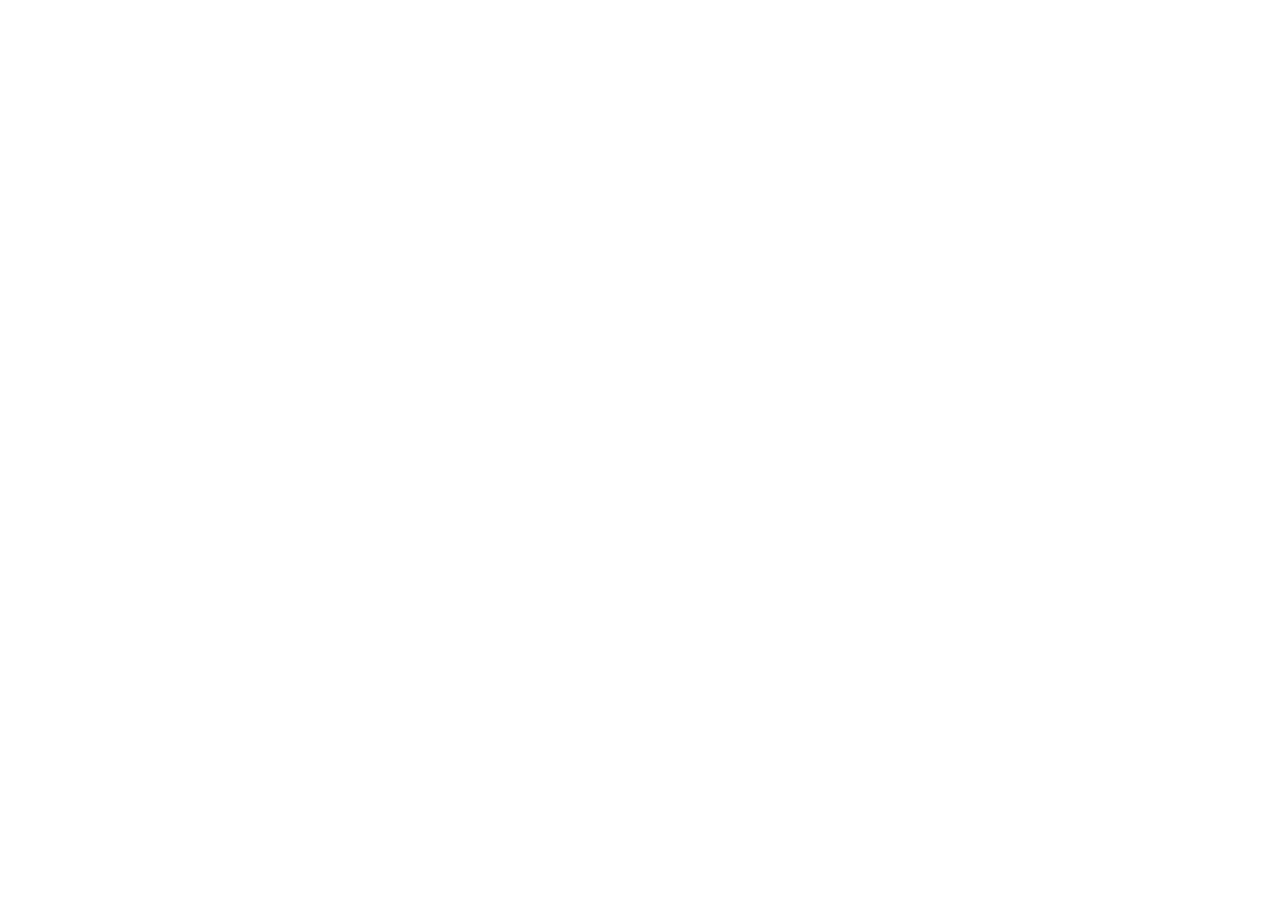
==== index.html @ 2a6b6fd4 "Init : création du dépôt, arborescence des fichiers et structure HTML de base" ====
<!DOCTYPE html>
<html lang="fr">

<head>
    <meta charset="UTF-8">
    <meta name="viewport" content="width=device-width, initial-scale=1.0">
    <title>AfriTalent - Acceuil</title>

    <!--Bootstrap 5 via CDN : feuille de style-->
    <link href="https://cdn.jsdelivr.net/npm/bootstrap@5.3.0/dist/css/bootstrap.min.css" rel="stylesheet">

    <!--Votre feuille de style personnelle-->
    <link rel="stylesheet" href="css/style.css">
</head>

<body>

    <!--Bootstrap 5 via CDN : script JavaScript-->
    <script src="https://cdn.jsdelivr.net/npm/bootstrap@5.3.0/dist/js/bootstrap.bundle.min.js"></script>

    <!--Votre script JavaScript-->
    <script src="js/main.js"></script>

</body>

</html>
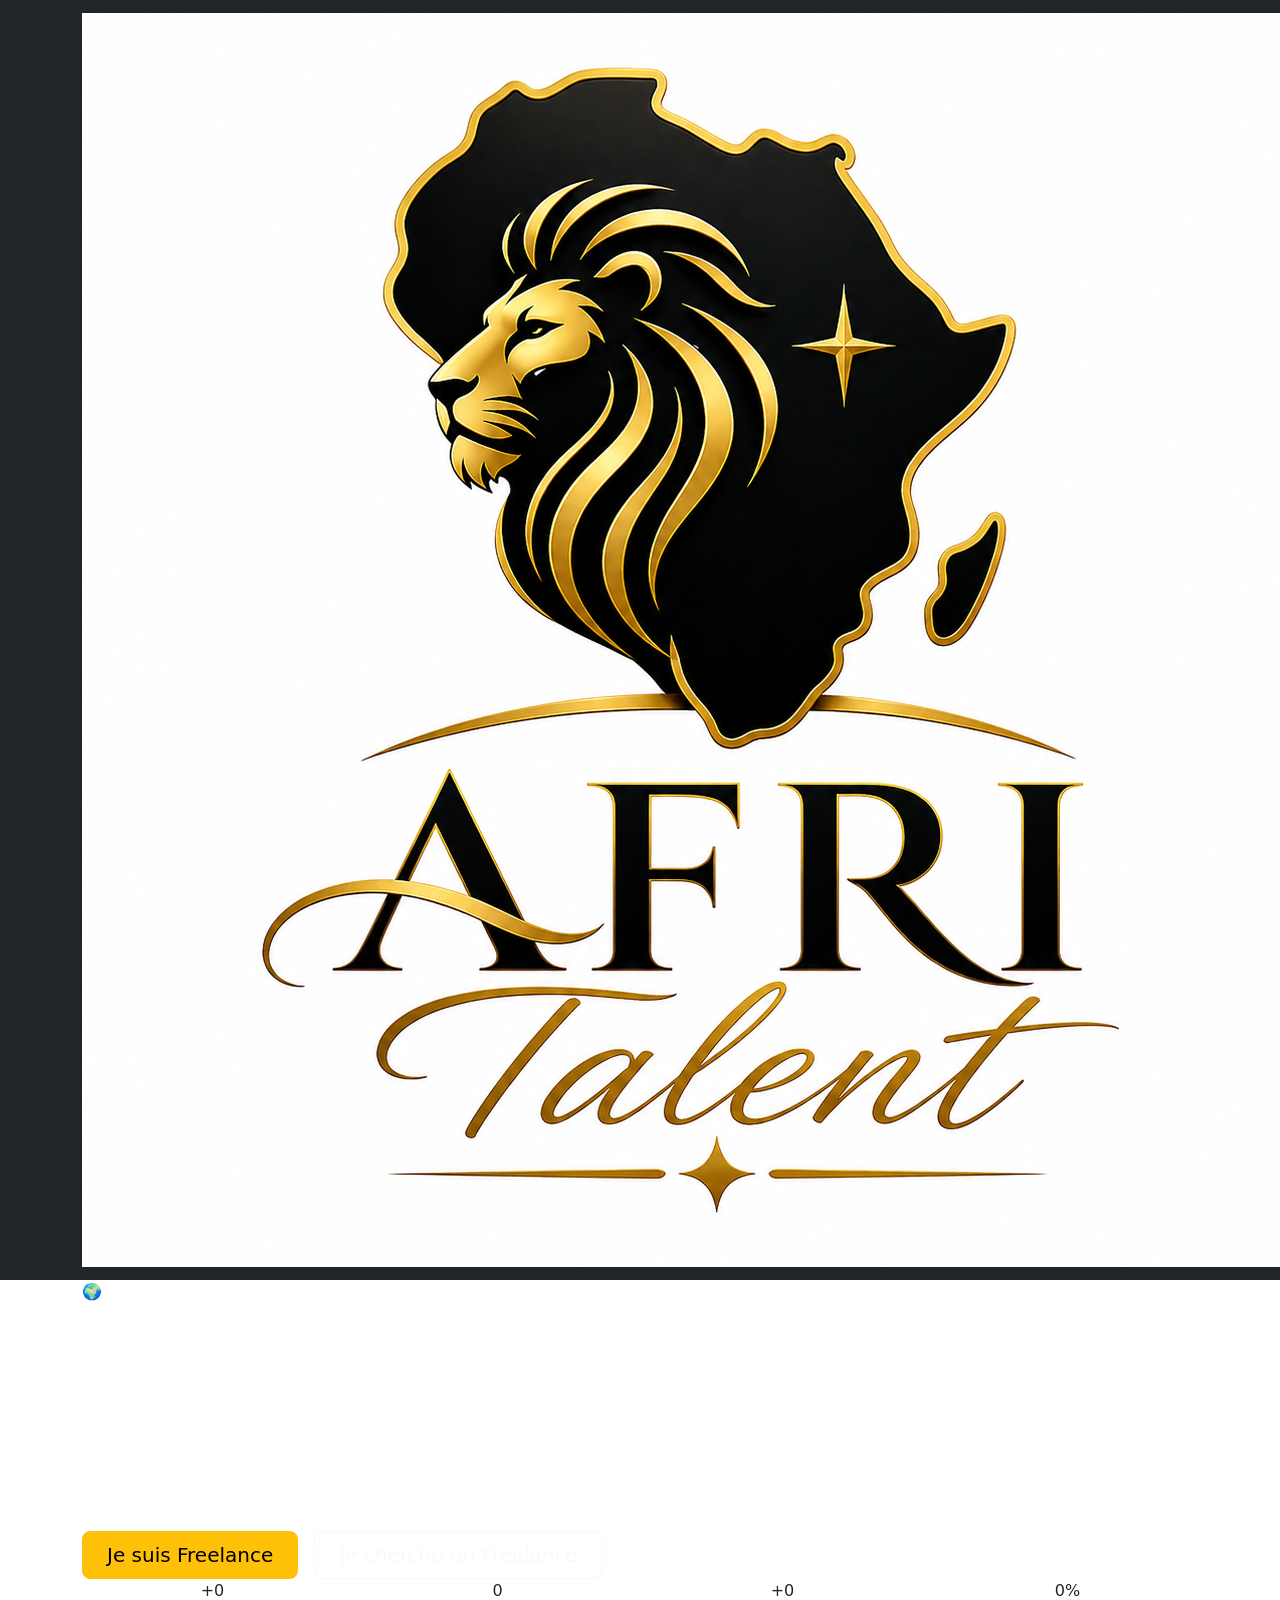
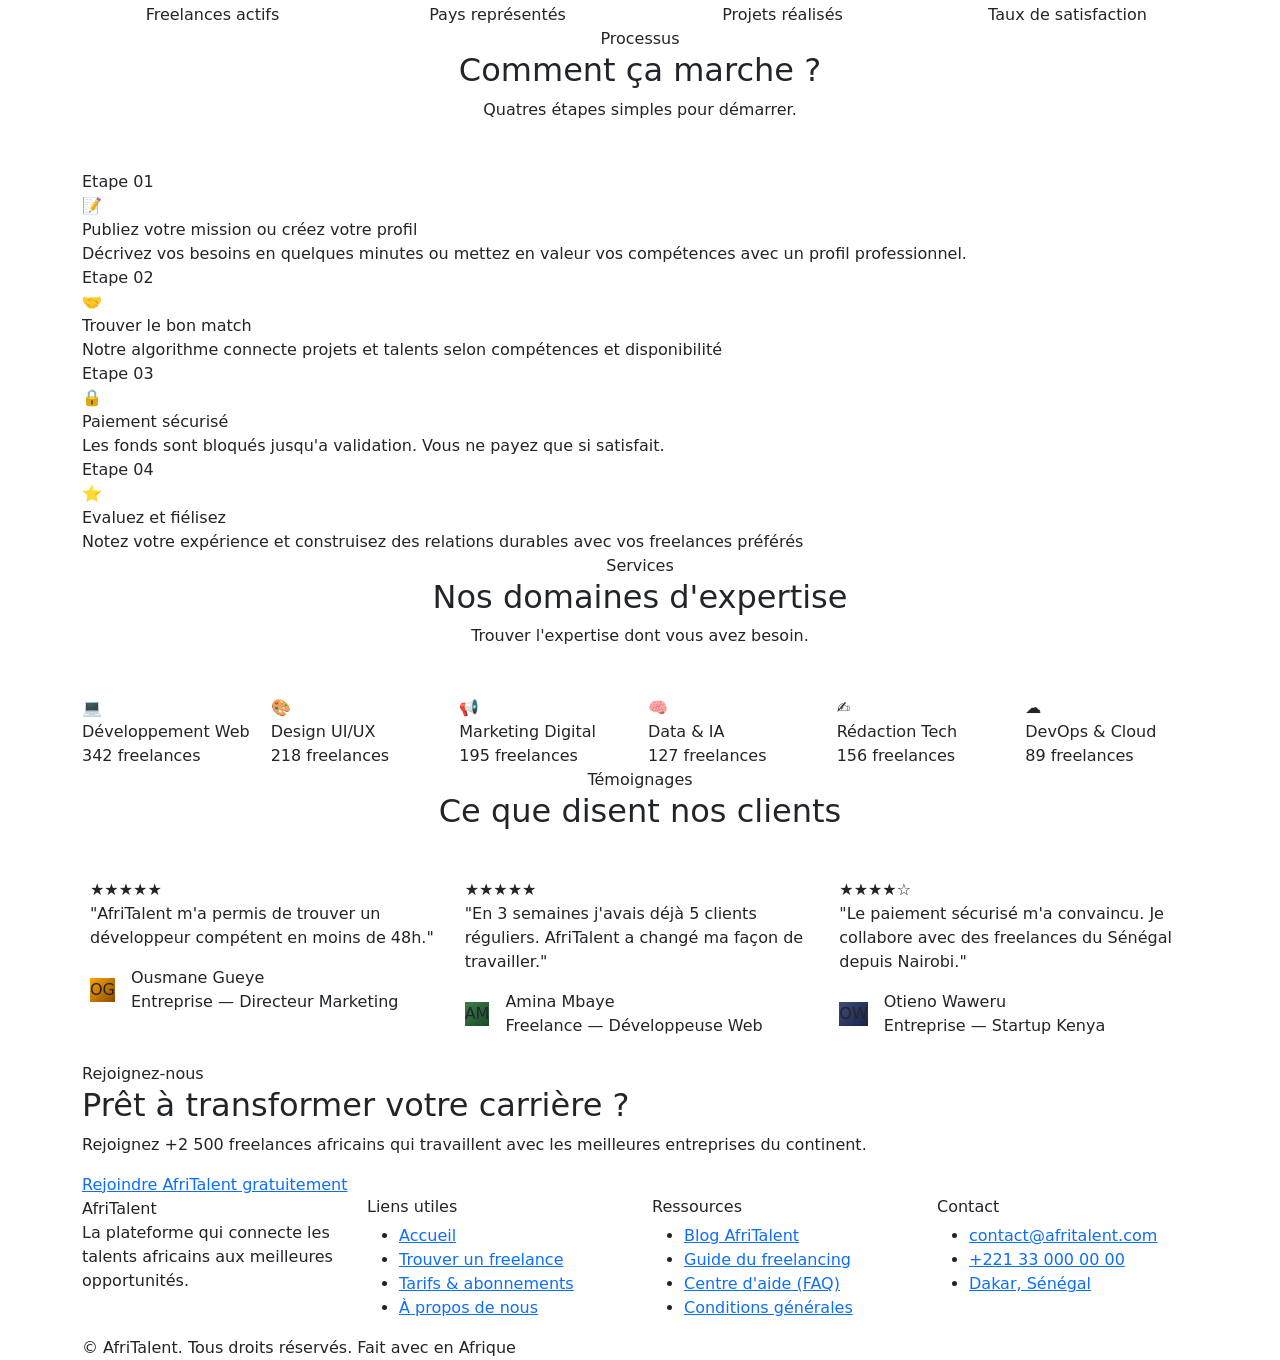
==== commit ca6b187b: "HTML : structure complète des 5 pages avec sections et contenu texte" ====
--- a/index.html
+++ b/index.html
@@ -23,4 +23,440 @@
 
 </body>
 
+<body>
+
+    <!-- === NAVBAR === -->
+    <header>
+        <nav class="navbar navbar-expand-lg navbar-dark bg-dark sticky-top" id="mainNAV">
+            <div class="container">
+                <a class="navbar-brand" href="index.html">
+                    <img src="images/IYVH6890.PNG" alt="Logo AfriTalent">
+                </a>
+                <button class="navbar-toggler" type="button" data-bs-toggle="collapse" data-bs-target="#navMenu"
+                    aria-controls="navMenu" aria-expanded="false" aria-label="Toggle navigation">
+                    <span class="navbar-toggler-icon"></span>
+                </button>
+                <div class="collapse navbar-collapse" id="navMenu">
+                    <ul class="navbar-nav ms-auto align-items-center">
+                        <li class="nav-item"><a class="nav-link" href="index.html">Acceuil</a></li>
+                        <li class="nav-item"><a class="nav-link" href="freelances.html">Freelances</a>
+                        <li class="nav-item"><a class="nav-link" href="tarifs.html">Tarifs</a></li>
+                        <li class="nav-item"><a class="nav-link" href="about.html">A propos</a></li>
+                        <li class="nav-item"><a class="nav-link" href="#">Blog</a>
+                        </li>
+                        <li class="nav-item"><a class="nav-link" href="contact.html">Contact</a></li>
+                        <li class="nav-item ms-3">
+                            <a href="#" class="btn btn-outline-warning">Rejoindre AfriTalent</a>
+                        </li>
+                    </ul>
+                </div>
+            </div>
+        </nav>
+    </header>
+
+    <main>
+
+        <!-- === HERO === -->
+        <section id="hero">
+            <div class="overlay"></div>
+            <div class="container">
+                <div class="row align-items-center g-5">
+                    <div class="col-lg-7 text-white">
+                        <span class="hero-label">🌍 #1 Plateforme Freelance Africaine </span>
+                        <h1>Trouvez le talent africain <span>qu'il vous faut</span></h1>
+                        <h2>La platforme qui connecte les freelances africains aux entreprises du monde entier.</h2>
+                        <div class="d-flex flex-wrap gap-3">
+                            <a href="freelances.html" class="btn btn-warning btn-lg px-4">Je suis Freelance</a>
+                            <a href="freelances.html" class="btn btn-outline-light btn-lg px-4">Je cherche un
+                                Freelance</a>
+                        </div>
+                    </div>
+                </div>
+            </div>
+        </section>
+
+        <!-- === STATISTIQUES === -->
+        <section id="statistiques">
+            <div class="container">
+                <div class="row text-center g-4">
+                    <div class="col-6 col-md-3">
+                        <div class="stat-number">+<span class="counter" data-target="2500">0</span></div>
+                        <div class="stat-label">Freelances actifs</div>
+                    </div>
+                    <div class="col-6 col-md-3">
+                        <div class="stat-number"><span class="counter" data-target="45">0</span></div>
+                        <div class="stat-label">Pays représentés</div>
+                    </div>
+                    <div class="col-6 col-md-3">
+                        <div class="stat-number">+<span class="counter" data-target="3800">0</span></div>
+                        <div class="stat-label">Projets réalisés</div>
+                    </div>
+                    <div class="col-6 col-md-3">
+                        <div class="stat-number"><span class="counter" data-target="98">0</span>%</div>
+                        <div class="stat-label">Taux de satisfaction</div>
+                    </div>
+                </div>
+            </div>
+        </section>
+
+        <!-- === COMMENT çA MARCHE === -->
+        <section id="how">
+            <div class="container">
+                <div class="text-center mb-5">
+                    <span class="section-label">Processus</span>
+                    <h2 class="secttion-title">Comment ça marche ?</h2>
+                    <p class="section-sub">Quatres étapes simples pour démarrer.</p>
+                </div>
+                <div class="bento-grid">
+                    <div class="bento-card accent large">
+                        <div class="bento-step">Etape 01</div>
+                        <div class="bento-icon">📝</div>
+                        <div class="bento-title">Publiez votre mission ou créez votre profil</div>
+                        <div class="bento-desc">Décrivez vos besoins en quelques minutes ou mettez en valeur vos
+                            compétences avec un profil professionnel.</div>
+                    </div>
+                    <div class="bento-card dark">
+                        <div class="bento-step">Etape 02</div>
+                        <div class="bento-icon">🤝</div>
+                        <div class="bento-title">Trouver le bon match</div>
+                        <div class="bento-desc">Notre algorithme connecte projets et talents selon compétences et
+                            disponibilité</div>
+                    </div>
+                    <div class="bento-lighgt">
+                        <div class="bento-step">Etape 03</div>
+                        <div class="bento-icon">🔒</div>
+                        <div class="bento-title">Paiement sécurisé</div>
+                        <div class="bento-desc">Les fonds sont bloqués jusqu'a validation. Vous ne payez que si
+                            satisfait.</div>
+                    </div>
+                    <div class="bento-card light large">
+                        <div class="bento-step">Etape 04</div>
+                        <div class="bento-icon">⭐</div>
+                        <div class="bento-title">Evaluez et fiélisez</div>
+                        <div class="bento-desc">Notez votre expérience et construisez des relations durables avec vos
+                            freelances préférés</div>
+                    </div>
+                </div>
+            </div>
+        </section>
+
+        <!-- === CATEGORIES === -->
+        <section id="services">
+            <div class="container">
+                <div class="text-center mb-5">
+                    <span class="section-label">Services</span>
+                    <h2 class="secttion-title">Nos domaines d'expertise</h2>
+                    <p class="section-sub">Trouver l'expertise dont vous avez besoin.</p>
+                </div>
+                <div class="row g-3">
+                    <div class="col-6 col-md-4 col-lg-2">
+                        <div class="cat-card">
+                            <div class="cat-icon">💻</div>
+                            <div class="cat-title">Développement Web</div>
+                            <div class="cat-count">342 freelances</div>
+                        </div>
+                    </div>
+                    <div class="col-6 col-md-4 col-lg-2">
+                        <div class="cat-card">
+                            <div class="cat-icon">🎨</div>
+                            <div class="cat-title">Design UI/UX</div>
+                            <div class="cat-count">218 freelances</div>
+                        </div>
+                    </div>
+                    <div class="col-6 col-md-4 col-lg-2">
+                        <div class="cat-card">
+                            <div class="cat-icon">📢</div>
+                            <div class="cat-title">Marketing Digital</div>
+                            <div class="cat-count">195 freelances</div>
+                        </div>
+                    </div>
+                    <div class="col-6 col-md-4 col-lg-2">
+                        <div class="cat-card">
+                            <div class="cat-icon">🧠</div>
+                            <div class="cat-title">Data & IA</div>
+                            <div class="cat-count">127 freelances</div>
+                        </div>
+                    </div>
+                    <div class="col-6 col-md-4 col-lg-2">
+                        <div class="cat-card">
+                            <div class="cat-icon">✍️</div>
+                            <div class="cat-title"> Rédaction Tech</div>
+                            <div class="cat-count">156 freelances</div>
+                        </div>
+                    </div>
+                    <div class="col-6 col-md-4 col-lg-2">
+                        <div class="cat-card">
+                            <div class="cat-icon">☁️</div>
+                            <div class="cat-title">DevOps & Cloud</div>
+                            <div class="cat-count">89 freelances</div>
+                        </div>
+                    </div>
+                </div>
+            </div>
+        </section>
+
+        <!-- === TEMOIGNAGES === -->
+        <section id="temoignages">
+            <div class="container">
+                <div class="text-center mb-5">
+                    <span class="section-label">Témoignages</span>
+                    <h2 class="section-title">Ce que disent nos clients</h2>
+                </div>
+                <div id="testiCarousel" class="carousel slide" data-bs ride="carousel">
+                    <div class="carousel-indicators">
+                        <button type="button" data-bs-target="#testiCarousel" data-bs slide-to="0"
+                            class="active"></button>
+                        <button type="button" data-bs-target="#testiCarousel" data-bs slide-to="1"></button>
+                        <button type="button" data-bs-target="#testiCarousel" data-bs slide-to="2"></button>
+                    </div>
+                    <div class="carousel-inner pb-4">
+                        <!-- Slide 1 -->
+                        <div class="carousel-item active">
+                            <div class="row g-4 px-2">
+                                <div class="col-md-4">
+                                    <div class="testi-card">
+                                        <div class="testi-stars">★★★★★</div>
+                                        <p class="testi-quote">"AfriTalent m'a permis
+                                            de trouver un développeur compétent en moins de 48h."</p>
+                                        <div class="d-flex align-items-center gap-3 mt-3">
+                                            <div class="testi-avatar"
+                                                style="background:linear-gradient(135deg,orange,#8B4A00);">OG</div>
+                                            <div>
+                                                <div class="testi-name">Ousmane
+                                                    Gueye</div>
+                                                <div class="testi-role">Entreprise —
+                                                    Directeur Marketing</div>
+                                            </div>
+                                        </div>
+                                    </div>
+                                </div>
+                                <div class="col-md-4">
+                                    <div class="testi-card">
+                                        <div class="testi-stars">★★★★★</div>
+                                        <p class="testi-quote">"En 3 semaines j'avais
+                                            déjà 5 clients réguliers. AfriTalent a changé ma façon de travailler."</p>
+                                        <div class="d-flex align-items-center gap-3 mt-3">
+                                            <div class="testi-avatar"
+                                                style="background:linear-gradient(135deg,#3D7D4A,#1A4A24);">AM</div>
+                                            <div>
+                                                <div class="testi-name">Amina
+                                                    Mbaye</div>
+                                                <div class="testi-role">Freelance —
+                                                    Développeuse Web</div>
+                                            </div>
+                                        </div>
+                                    </div>
+                                </div>
+                                <div class="col-md-4">
+                                    <div class="testi-card">
+                                        <div class="testi-stars">★★★★☆</div>
+                                        <p class="testi-quote">"Le paiement sécurisé
+                                            m'a convaincu. Je collabore avec des freelances du Sénégal depuis Nairobi."
+                                        </p>
+                                        <div class="d-flex align-items-center gap-3 mt-3">
+                                            <div class="testi-avatar"
+                                                style="background:linear-gradient(135deg,#3D4A7D,#1A2447);">OW</div>
+                                            <div>
+                                                <div class="testi-name">Otieno
+                                                    Waweru</div>
+                                                <div class="testi-role">Entreprise —
+                                                    Startup Kenya</div>
+                                            </div>
+                                        </div>
+                                    </div>
+                                </div>
+                            </div>
+                        </div>
+                        <!-- Slide 2 -->
+                        <div class="carousel-item">
+                            <div class="row g-4 px-2">
+                                <div class="col-md-4">
+                                    <div class="testi-card">
+                                        <div class="testi-stars">★★★★★</div>
+                                        <p class="testi-quote">"Mes revenus ont triplé
+                                            en 6 mois. J'ai pu quitter mon emploi salarié grâce à AfriTalent."</p>
+                                        <div class="d-flex align-items-center gap-3 mt-3">
+                                            <div class="testi-avatar"
+                                                style="background:linear-gradient(135deg,#D44343,#8B1A1A);">FD</div>
+                                            <div>
+                                                <div class="testi-name">Fatou
+                                                    Diallo</div>
+                                                <div class="testi-role">Freelance —
+                                                    Data Analyst</div>
+                                            </div>
+                                        </div>
+                                    </div>
+                                </div>
+                                <div class="col-md-4">
+                                    <div class="testi-card">
+                                        <div class="testi-stars">★★★★★</div>
+                                        <p class="testi-quote">"La plateforme est
+                                            intuitive, le support réactif. Nos projets sont toujours livrés dans les
+                                            délais."
+                                        </p>
+                                        <div class="d-flex align-items-center gap-3 mt-3">
+                                            <div class="testi-avatar"
+                                                style="background:linear-gradient(135deg,#43B8D4,#1A6B8B);">MC</div>
+                                            <div>
+                                                <div class="testi-name">Mohamed
+                                                    Camara</div>
+                                                <div class="testi-role">Entreprise —
+                                                    Mali Invest</div>
+                                            </div>
+                                        </div>
+                                    </div>
+                                </div>
+                                <div class="col-md-4">
+                                    <div class="testi-card">
+                                        <div class="testi-stars">★★★★★</div>
+                                        <p class="testi-quote">"AfriTalent est la
+                                            preuve que l'Afrique déborde de talents. Fier d'y contribuer chaque jour."
+                                        </p>
+                                        <div class="d-flex align-items-center gap-3 mt-3">
+                                            <div class="testi-avatar"
+                                                style="background:linear-gradient(135deg,#A843D4,#5A1A8B);">ZA</div>
+                                            <div>
+                                                <div class="testi-name">Zanele
+                                                    Afolabi</div>
+                                                <div class="testi-role">Freelance — UX
+                                                    Designer</div>
+                                            </div>
+                                        </div>
+                                    </div>
+                                </div>
+                            </div>
+                        </div>
+                        <!-- Slide 3 -->
+                        <div class="carousel-item">
+                            <div class="row g-4 px-2">
+                                <div class="col-md-4">
+                                    <div class="testi-card">
+                                        <div class="testi-stars">★★★★★</div>
+                                        <p class="testi-quote">"Nous avons trouvé un
+                                            expert DevOps en 24h pour un projet critique. Qualité au rendez-vous."</p>
+                                        <div class="d-flex align-items-center gap-3 mt-3">
+                                            <div class="testi-avatar"
+                                                style="background:linear-gradient(135deg,#D48743,#8B4A1A);">IA</div>
+                                            <div>
+                                                <div class="testi-name">Ibrahima
+                                                    Amadou</div>
+                                                <div class="testi-role">Entreprise —
+                                                    CTO FinTechCI</div>
+                                            </div>
+                                        </div>
+                                    </div>
+                                </div>
+                                <div class="col-md-4">
+                                    <div class="testi-card">
+                                        <div class="testi-stars">★★★★☆</div>
+                                        <p class="testi-quote">"Excellente expérience.
+                                            Les profils sont bien vérifiés. Très bonne initiative panafricaine."</p>
+                                        <div class="d-flex align-items-center gap-3 mt-3">
+                                            <div class="testi-avatar"
+                                                style="background:linear-gradient(135deg,#43D4A8,#1A8B62);">EN</div>
+                                            <div>
+                                                <div class="testi-name">Eunice
+                                                    Nakato</div>
+                                                Rédactrice Tech
+                                            </div>
+                                            <div class="testi-role">Freelance —
+                                            </div>
+                                        </div>
+                                    </div>
+                                </div>
+                                <div class="col-md-4">
+                                    <div class="testi-card">
+                                        <div class="testi-stars">★★★★★</div>
+                                        <p class="testi-quote">"J'ai rejoint
+                                            AfriTalent il y a 1 an. Aujourd'hui j'ai une équipe virtuelle et des projets
+                                            passionnants."</p>
+                                        <div class="d-flex align-items-center gap-3 mt-3">
+                                            <div class="testi-avatar"
+                                                style="background:linear-gradient(135deg,#D4C443,#8B7A1A);">DB</div>
+                                            <div>
+                                                <div class="testi-name">Diallo
+                                                    Boubacar</div>
+                                                Growth Hacker
+                                            </div>
+                                            <div class="testi-role">Freelance —
+                                            </div>
+                                        </div>
+                                    </div>
+                                </div>
+                            </div>
+                        </div>
+                    </div>
+                </div>
+            </div>
+        </section>
+
+        <!-- === CTA === -->
+        <section id="cta">
+            <div class="container">
+                <span class="section-label">Rejoignez-nous</span>
+                <h2>Prêt à transformer votre <span>carrière ?</span></h2>
+                <p>Rejoignez +2 500 freelances africains qui travaillent avec les
+                    meilleures entreprises du continent.</p>
+                <a href="#" class="btn-cta">Rejoindre AfriTalent gratuitement</a>
+            </div>
+        </section>
+    </main>
+    <!-- === FOOTER === -->
+    <footer>
+        <div class="container">
+            <div class="row g-4">
+                <!-- Col 1 -->
+                <div class="col-lg-3 col-md-6">
+                    <div class="footer-brand">Afri<span>Talent</span></div>
+                    <p class="footer-desc">La plateforme qui connecte les talents
+                        africains aux meilleures opportunités.</p>
+                    <div class="mt-3 d-flex gap-2">
+                        <a href="#" class="social-icon"><i class="fab fa-facebook-f">
+                            </i></a>
+                        <a href="#" class="social-icon"><i class="fab fa-twitter"></i>
+                        </a>
+                        <a href="#" class="social-icon"><i class="fab fa-instagram">
+                            </i></a>
+                        <a href="#" class="social-icon"><i class="fab fa-linkedin-in">
+                            </i></a>
+                    </div>
+                </div>
+                <!-- Col 2 -->
+                <div class="col-lg-3 col-md-6">
+                    <h6 class="footer-title">Liens utiles</h6>
+                    <ul class="footer-links">
+                        <li><a href="index.html">Accueil</a></li>
+                        <li><a href="freelance.html">Trouver un freelance</a></li>
+                        <li><a href="tarifs.html">Tarifs & abonnements</a></li>
+                        <li><a href="about.html">À propos de nous</a></li>
+                    </ul>
+                </div>
+                <!-- Col 3 -->
+                <div class="col-lg-3 col-md-6">
+                    <h6 class="footer-title">Ressources</h6>
+                    <ul class="footer-links">
+                        <li><a href="#">Blog AfriTalent</a></li>
+                        <li><a href="#">Guide du freelancing</a></li>
+                        <li><a href="#">Centre d'aide (FAQ)</a></li>
+                        <li><a href="#">Conditions générales</a></li>
+                    </ul>
+                </div>
+                <!-- Col 4 -->
+                <div class="col-lg-3 col-md-6">
+                    <h6 class="footer-title">Contact</h6>
+                    <ul class="footer-links">
+                        <li><a href="#"> contact@afritalent.com</a></li>
+                        <li><a href="#"> +221 33 000 00 00</a></li>
+                        <li><a href="#"> Dakar, Sénégal</a></li>
+                    </ul>
+                </div>
+            </div>
+            <div class="footer-bottom">
+                <span>© <span id="year"></span> AfriTalent. Tous droits réservés.
+                </span>
+                <span>Fait avec en Afrique</span>
+            </div>
+        </div>
+    </footer>
+
 </html>
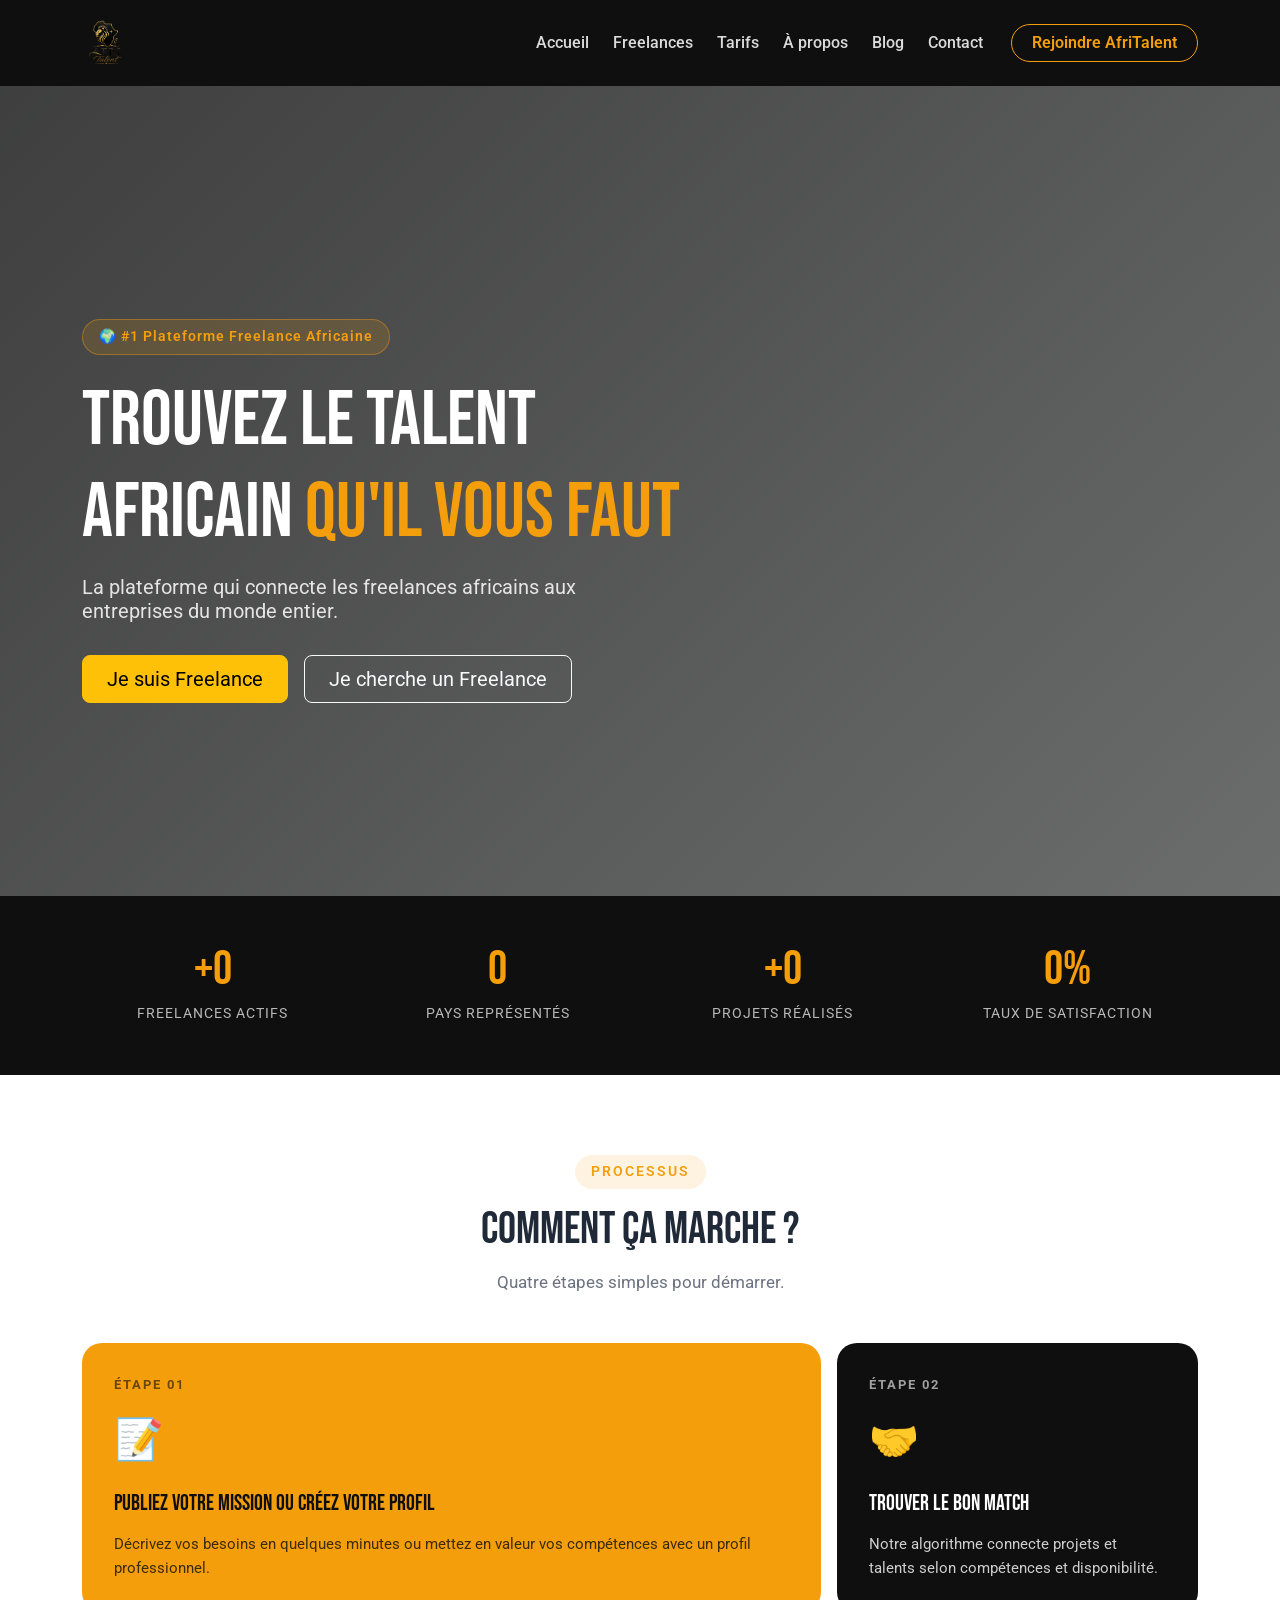
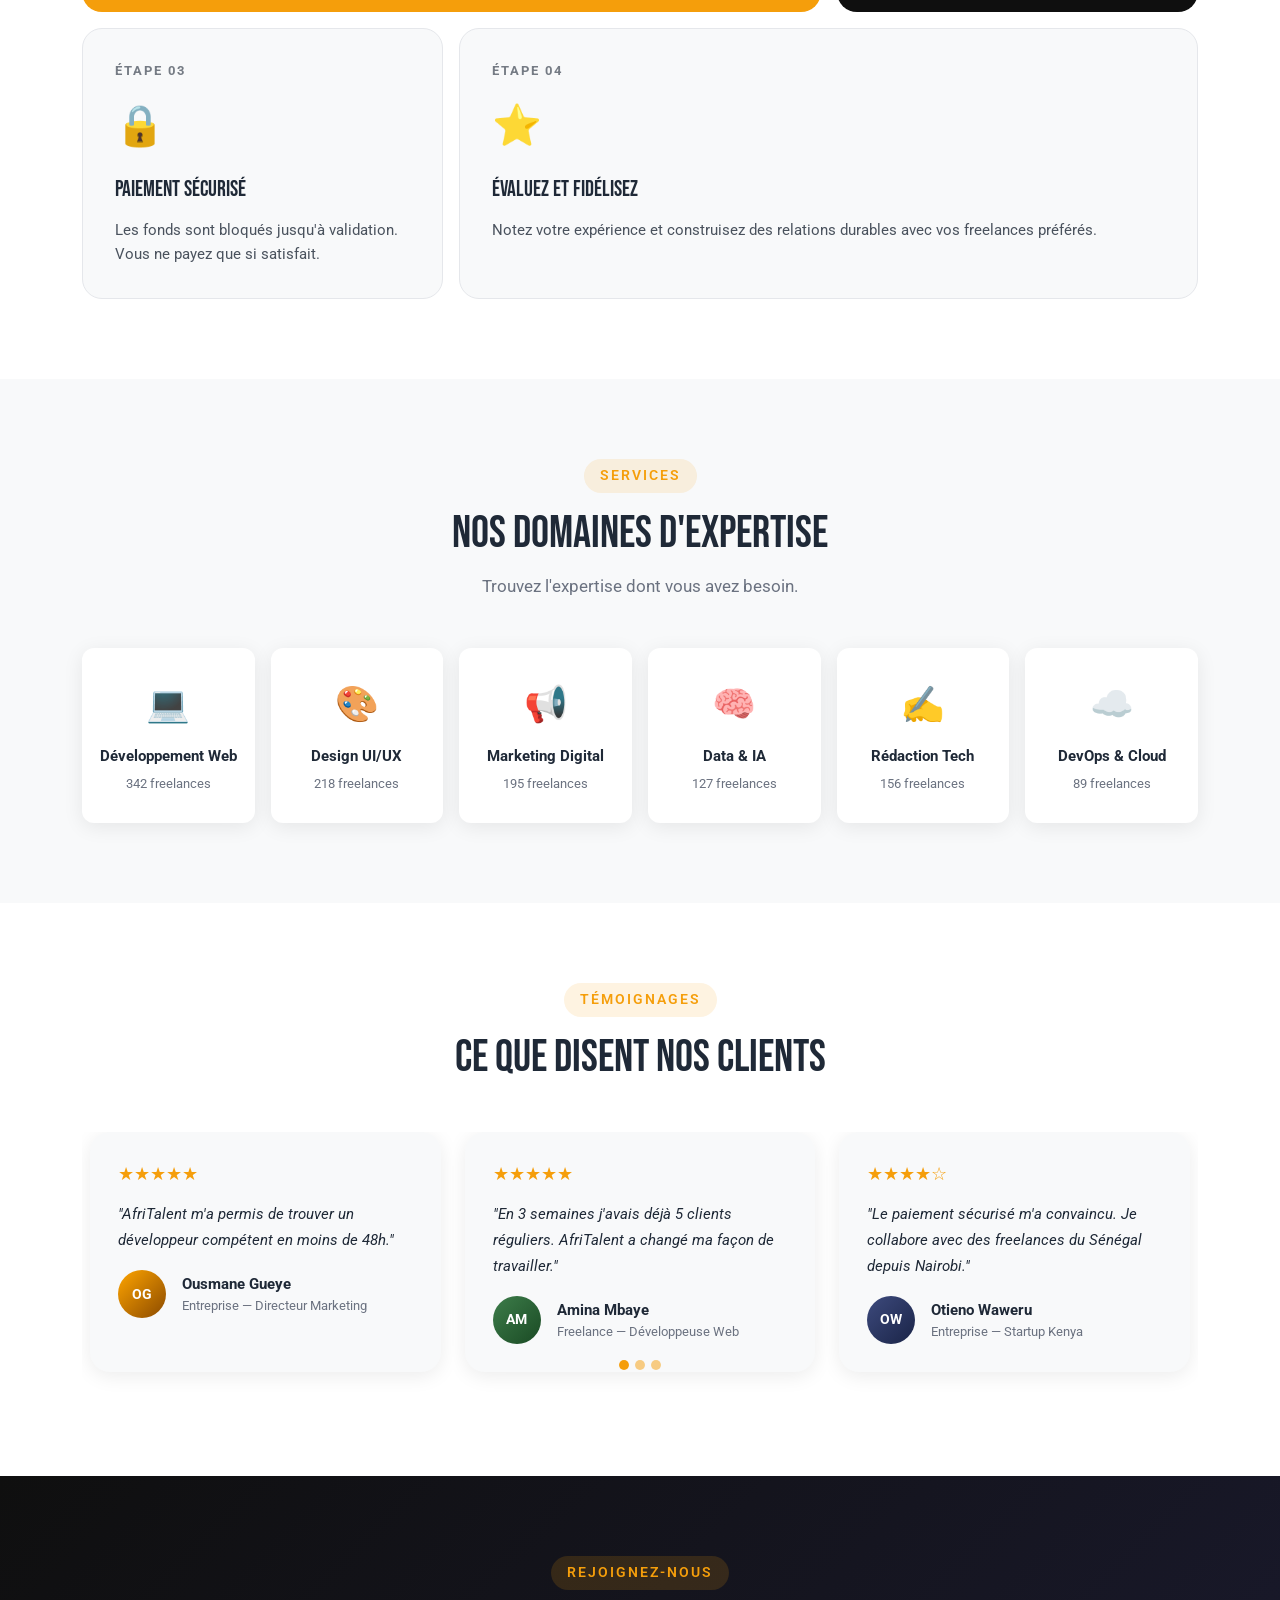
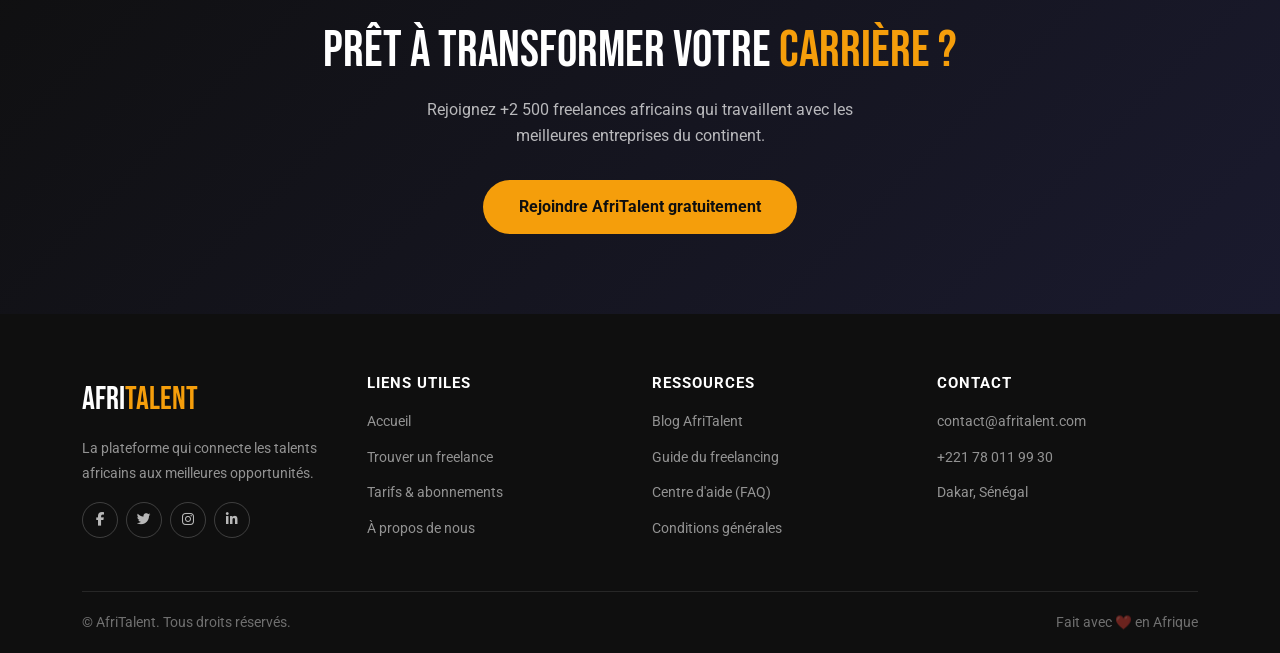
==== commit 096ecb54: "CSS : Bento Grid, sections hero et catégories, effets hover" ====
--- a/index.html
+++ b/index.html
@@ -4,24 +4,22 @@
 <head>
     <meta charset="UTF-8">
     <meta name="viewport" content="width=device-width, initial-scale=1.0">
-    <title>AfriTalent - Acceuil</title>
-
-    <!--Bootstrap 5 via CDN : feuille de style-->
+    <!-- CORRECTION : "Acceuil" → "Accueil" -->
+    <title>AfriTalent - Accueil</title>
+
+    <!-- Bootstrap 5 via CDN : feuille de style -->
     <link href="https://cdn.jsdelivr.net/npm/bootstrap@5.3.0/dist/css/bootstrap.min.css" rel="stylesheet">
 
-    <!--Votre feuille de style personnelle-->
+    <!-- Font Awesome -->
+    <link rel="stylesheet" href="https://cdnjs.cloudflare.com/ajax/libs/font-awesome/6.5.0/css/all.min.css">
+
+    <!-- Google Fonts -->
+    <link href="https://fonts.googleapis.com/css2?family=Bebas+Neue&family=IBM+Plex+Sans+JP&family=Roboto:ital,wght@0,100..900;1,100..900&display=swap" rel="stylesheet">
+
+    <!-- Feuille de style personnelle -->
     <link rel="stylesheet" href="css/style.css">
 </head>
 
-<body>
-
-    <!--Bootstrap 5 via CDN : script JavaScript-->
-    <script src="https://cdn.jsdelivr.net/npm/bootstrap@5.3.0/dist/js/bootstrap.bundle.min.js"></script>
-
-    <!--Votre script JavaScript-->
-    <script src="js/main.js"></script>
-
-</body>
 
 <body>
 
@@ -30,7 +28,7 @@
         <nav class="navbar navbar-expand-lg navbar-dark bg-dark sticky-top" id="mainNAV">
             <div class="container">
                 <a class="navbar-brand" href="index.html">
-                    <img src="images/IYVH6890.PNG" alt="Logo AfriTalent">
+                    <img src="images/IYVH6890-removebg-preview.png" alt="Logo AfriTalent" width="200" height="auto">
                 </a>
                 <button class="navbar-toggler" type="button" data-bs-toggle="collapse" data-bs-target="#navMenu"
                     aria-controls="navMenu" aria-expanded="false" aria-label="Toggle navigation">
@@ -38,12 +36,11 @@
                 </button>
                 <div class="collapse navbar-collapse" id="navMenu">
                     <ul class="navbar-nav ms-auto align-items-center">
-                        <li class="nav-item"><a class="nav-link" href="index.html">Acceuil</a></li>
-                        <li class="nav-item"><a class="nav-link" href="freelances.html">Freelances</a>
+                        <li class="nav-item"><a class="nav-link" href="index.html">Accueil</a></li>
+                        <li class="nav-item"><a class="nav-link" href="freelances.html">Freelances</a></li>
                         <li class="nav-item"><a class="nav-link" href="tarifs.html">Tarifs</a></li>
-                        <li class="nav-item"><a class="nav-link" href="about.html">A propos</a></li>
-                        <li class="nav-item"><a class="nav-link" href="#">Blog</a>
-                        </li>
+                        <li class="nav-item"><a class="nav-link" href="about.html">À propos</a></li>
+                        <li class="nav-item"><a class="nav-link" href="#">Blog</a></li>
                         <li class="nav-item"><a class="nav-link" href="contact.html">Contact</a></li>
                         <li class="nav-item ms-3">
                             <a href="#" class="btn btn-outline-warning">Rejoindre AfriTalent</a>
@@ -62,13 +59,12 @@
             <div class="container">
                 <div class="row align-items-center g-5">
                     <div class="col-lg-7 text-white">
-                        <span class="hero-label">🌍 #1 Plateforme Freelance Africaine </span>
+                        <span class="hero-label">🌍 #1 Plateforme Freelance Africaine</span>
                         <h1>Trouvez le talent africain <span>qu'il vous faut</span></h1>
-                        <h2>La platforme qui connecte les freelances africains aux entreprises du monde entier.</h2>
+                        <h2>La plateforme qui connecte les freelances africains aux entreprises du monde entier.</h2>
                         <div class="d-flex flex-wrap gap-3">
                             <a href="freelances.html" class="btn btn-warning btn-lg px-4">Je suis Freelance</a>
-                            <a href="freelances.html" class="btn btn-outline-light btn-lg px-4">Je cherche un
-                                Freelance</a>
+                            <a href="freelances.html" class="btn btn-outline-light btn-lg px-4">Je cherche un Freelance</a>
                         </div>
                     </div>
                 </div>
@@ -99,42 +95,43 @@
             </div>
         </section>
 
-        <!-- === COMMENT çA MARCHE === -->
+        <!-- === COMMENT ÇA MARCHE === -->
         <section id="how">
             <div class="container">
                 <div class="text-center mb-5">
                     <span class="section-label">Processus</span>
-                    <h2 class="secttion-title">Comment ça marche ?</h2>
-                    <p class="section-sub">Quatres étapes simples pour démarrer.</p>
+                    <!-- CORRECTION : "secttion-title" → "section-title" -->
+                    <h2 class="section-title">Comment ça marche ?</h2>
+                    <p class="section-sub">Quatre étapes simples pour démarrer.</p>
                 </div>
                 <div class="bento-grid">
                     <div class="bento-card accent large">
-                        <div class="bento-step">Etape 01</div>
+                        <div class="bento-step">Étape 01</div>
                         <div class="bento-icon">📝</div>
                         <div class="bento-title">Publiez votre mission ou créez votre profil</div>
                         <div class="bento-desc">Décrivez vos besoins en quelques minutes ou mettez en valeur vos
                             compétences avec un profil professionnel.</div>
                     </div>
                     <div class="bento-card dark">
-                        <div class="bento-step">Etape 02</div>
+                        <div class="bento-step">Étape 02</div>
                         <div class="bento-icon">🤝</div>
                         <div class="bento-title">Trouver le bon match</div>
                         <div class="bento-desc">Notre algorithme connecte projets et talents selon compétences et
-                            disponibilité</div>
-                    </div>
-                    <div class="bento-lighgt">
-                        <div class="bento-step">Etape 03</div>
+                            disponibilité.</div>
+                    </div>
+                    <div class="bento-card light">
+                        <div class="bento-step">Étape 03</div>
                         <div class="bento-icon">🔒</div>
                         <div class="bento-title">Paiement sécurisé</div>
-                        <div class="bento-desc">Les fonds sont bloqués jusqu'a validation. Vous ne payez que si
+                        <div class="bento-desc">Les fonds sont bloqués jusqu'à validation. Vous ne payez que si
                             satisfait.</div>
                     </div>
                     <div class="bento-card light large">
-                        <div class="bento-step">Etape 04</div>
+                        <div class="bento-step">Étape 04</div>
                         <div class="bento-icon">⭐</div>
-                        <div class="bento-title">Evaluez et fiélisez</div>
+                        <div class="bento-title">Évaluez et fidélisez</div>
                         <div class="bento-desc">Notez votre expérience et construisez des relations durables avec vos
-                            freelances préférés</div>
+                            freelances préférés.</div>
                     </div>
                 </div>
             </div>
@@ -145,8 +142,8 @@
             <div class="container">
                 <div class="text-center mb-5">
                     <span class="section-label">Services</span>
-                    <h2 class="secttion-title">Nos domaines d'expertise</h2>
-                    <p class="section-sub">Trouver l'expertise dont vous avez besoin.</p>
+                    <h2 class="section-title">Nos domaines d'expertise</h2>
+                    <p class="section-sub">Trouvez l'expertise dont vous avez besoin.</p>
                 </div>
                 <div class="row g-3">
                     <div class="col-6 col-md-4 col-lg-2">
@@ -180,7 +177,7 @@
                     <div class="col-6 col-md-4 col-lg-2">
                         <div class="cat-card">
                             <div class="cat-icon">✍️</div>
-                            <div class="cat-title"> Rédaction Tech</div>
+                            <div class="cat-title">Rédaction Tech</div>
                             <div class="cat-count">156 freelances</div>
                         </div>
                     </div>
@@ -202,47 +199,44 @@
                     <span class="section-label">Témoignages</span>
                     <h2 class="section-title">Ce que disent nos clients</h2>
                 </div>
-                <div id="testiCarousel" class="carousel slide" data-bs ride="carousel">
+                <div id="testiCarousel" class="carousel slide" data-bs-ride="carousel">
                     <div class="carousel-indicators">
-                        <button type="button" data-bs-target="#testiCarousel" data-bs slide-to="0"
-                            class="active"></button>
-                        <button type="button" data-bs-target="#testiCarousel" data-bs slide-to="1"></button>
-                        <button type="button" data-bs-target="#testiCarousel" data-bs slide-to="2"></button>
+                        <button type="button" data-bs-target="#testiCarousel" data-bs-slide-to="0"
+                            class="active" aria-current="true" aria-label="Slide 1"></button>
+                        <button type="button" data-bs-target="#testiCarousel" data-bs-slide-to="1"
+                            aria-label="Slide 2"></button>
+                        <button type="button" data-bs-target="#testiCarousel" data-bs-slide-to="2"
+                            aria-label="Slide 3"></button>
                     </div>
                     <div class="carousel-inner pb-4">
+
                         <!-- Slide 1 -->
                         <div class="carousel-item active">
                             <div class="row g-4 px-2">
                                 <div class="col-md-4">
                                     <div class="testi-card">
                                         <div class="testi-stars">★★★★★</div>
-                                        <p class="testi-quote">"AfriTalent m'a permis
-                                            de trouver un développeur compétent en moins de 48h."</p>
+                                        <p class="testi-quote">"AfriTalent m'a permis de trouver un développeur compétent en moins de 48h."</p>
                                         <div class="d-flex align-items-center gap-3 mt-3">
                                             <div class="testi-avatar"
                                                 style="background:linear-gradient(135deg,orange,#8B4A00);">OG</div>
                                             <div>
-                                                <div class="testi-name">Ousmane
-                                                    Gueye</div>
-                                                <div class="testi-role">Entreprise —
-                                                    Directeur Marketing</div>
-                                            </div>
-                                        </div>
-                                    </div>
-                                </div>
-                                <div class="col-md-4">
-                                    <div class="testi-card">
-                                        <div class="testi-stars">★★★★★</div>
-                                        <p class="testi-quote">"En 3 semaines j'avais
-                                            déjà 5 clients réguliers. AfriTalent a changé ma façon de travailler."</p>
+                                                <div class="testi-name">Ousmane Gueye</div>
+                                                <div class="testi-role">Entreprise — Directeur Marketing</div>
+                                            </div>
+                                        </div>
+                                    </div>
+                                </div>
+                                <div class="col-md-4">
+                                    <div class="testi-card">
+                                        <div class="testi-stars">★★★★★</div>
+                                        <p class="testi-quote">"En 3 semaines j'avais déjà 5 clients réguliers. AfriTalent a changé ma façon de travailler."</p>
                                         <div class="d-flex align-items-center gap-3 mt-3">
                                             <div class="testi-avatar"
                                                 style="background:linear-gradient(135deg,#3D7D4A,#1A4A24);">AM</div>
                                             <div>
-                                                <div class="testi-name">Amina
-                                                    Mbaye</div>
-                                                <div class="testi-role">Freelance —
-                                                    Développeuse Web</div>
+                                                <div class="testi-name">Amina Mbaye</div>
+                                                <div class="testi-role">Freelance — Développeuse Web</div>
                                             </div>
                                         </div>
                                     </div>
@@ -250,98 +244,81 @@
                                 <div class="col-md-4">
                                     <div class="testi-card">
                                         <div class="testi-stars">★★★★☆</div>
-                                        <p class="testi-quote">"Le paiement sécurisé
-                                            m'a convaincu. Je collabore avec des freelances du Sénégal depuis Nairobi."
-                                        </p>
+                                        <p class="testi-quote">"Le paiement sécurisé m'a convaincu. Je collabore avec des freelances du Sénégal depuis Nairobi."</p>
                                         <div class="d-flex align-items-center gap-3 mt-3">
                                             <div class="testi-avatar"
                                                 style="background:linear-gradient(135deg,#3D4A7D,#1A2447);">OW</div>
                                             <div>
-                                                <div class="testi-name">Otieno
-                                                    Waweru</div>
-                                                <div class="testi-role">Entreprise —
-                                                    Startup Kenya</div>
+                                                <div class="testi-name">Otieno Waweru</div>
+                                                <div class="testi-role">Entreprise — Startup Kenya</div>
                                             </div>
                                         </div>
                                     </div>
                                 </div>
                             </div>
                         </div>
+
                         <!-- Slide 2 -->
                         <div class="carousel-item">
                             <div class="row g-4 px-2">
                                 <div class="col-md-4">
                                     <div class="testi-card">
                                         <div class="testi-stars">★★★★★</div>
-                                        <p class="testi-quote">"Mes revenus ont triplé
-                                            en 6 mois. J'ai pu quitter mon emploi salarié grâce à AfriTalent."</p>
+                                        <p class="testi-quote">"Mes revenus ont triplé en 6 mois. J'ai pu quitter mon emploi salarié grâce à AfriTalent."</p>
                                         <div class="d-flex align-items-center gap-3 mt-3">
                                             <div class="testi-avatar"
                                                 style="background:linear-gradient(135deg,#D44343,#8B1A1A);">FD</div>
                                             <div>
-                                                <div class="testi-name">Fatou
-                                                    Diallo</div>
-                                                <div class="testi-role">Freelance —
-                                                    Data Analyst</div>
-                                            </div>
-                                        </div>
-                                    </div>
-                                </div>
-                                <div class="col-md-4">
-                                    <div class="testi-card">
-                                        <div class="testi-stars">★★★★★</div>
-                                        <p class="testi-quote">"La plateforme est
-                                            intuitive, le support réactif. Nos projets sont toujours livrés dans les
-                                            délais."
-                                        </p>
+                                                <div class="testi-name">Fatou Diallo</div>
+                                                <div class="testi-role">Freelance — Data Analyst</div>
+                                            </div>
+                                        </div>
+                                    </div>
+                                </div>
+                                <div class="col-md-4">
+                                    <div class="testi-card">
+                                        <div class="testi-stars">★★★★★</div>
+                                        <p class="testi-quote">"La plateforme est intuitive, le support réactif. Nos projets sont toujours livrés dans les délais."</p>
                                         <div class="d-flex align-items-center gap-3 mt-3">
                                             <div class="testi-avatar"
                                                 style="background:linear-gradient(135deg,#43B8D4,#1A6B8B);">MC</div>
                                             <div>
-                                                <div class="testi-name">Mohamed
-                                                    Camara</div>
-                                                <div class="testi-role">Entreprise —
-                                                    Mali Invest</div>
-                                            </div>
-                                        </div>
-                                    </div>
-                                </div>
-                                <div class="col-md-4">
-                                    <div class="testi-card">
-                                        <div class="testi-stars">★★★★★</div>
-                                        <p class="testi-quote">"AfriTalent est la
-                                            preuve que l'Afrique déborde de talents. Fier d'y contribuer chaque jour."
-                                        </p>
+                                                <div class="testi-name">Mohamed Camara</div>
+                                                <div class="testi-role">Entreprise — Mali Invest</div>
+                                            </div>
+                                        </div>
+                                    </div>
+                                </div>
+                                <div class="col-md-4">
+                                    <div class="testi-card">
+                                        <div class="testi-stars">★★★★★</div>
+                                        <p class="testi-quote">"AfriTalent est la preuve que l'Afrique déborde de talents. Fier d'y contribuer chaque jour."</p>
                                         <div class="d-flex align-items-center gap-3 mt-3">
                                             <div class="testi-avatar"
                                                 style="background:linear-gradient(135deg,#A843D4,#5A1A8B);">ZA</div>
                                             <div>
-                                                <div class="testi-name">Zanele
-                                                    Afolabi</div>
-                                                <div class="testi-role">Freelance — UX
-                                                    Designer</div>
+                                                <div class="testi-name">Zanele Afolabi</div>
+                                                <div class="testi-role">Freelance — UX Designer</div>
                                             </div>
                                         </div>
                                     </div>
                                 </div>
                             </div>
                         </div>
+
                         <!-- Slide 3 -->
                         <div class="carousel-item">
                             <div class="row g-4 px-2">
                                 <div class="col-md-4">
                                     <div class="testi-card">
                                         <div class="testi-stars">★★★★★</div>
-                                        <p class="testi-quote">"Nous avons trouvé un
-                                            expert DevOps en 24h pour un projet critique. Qualité au rendez-vous."</p>
+                                        <p class="testi-quote">"Nous avons trouvé un expert DevOps en 24h pour un projet critique. Qualité au rendez-vous."</p>
                                         <div class="d-flex align-items-center gap-3 mt-3">
                                             <div class="testi-avatar"
                                                 style="background:linear-gradient(135deg,#D48743,#8B4A1A);">IA</div>
                                             <div>
-                                                <div class="testi-name">Ibrahima
-                                                    Amadou</div>
-                                                <div class="testi-role">Entreprise —
-                                                    CTO FinTechCI</div>
+                                                <div class="testi-name">Ibrahima Amadou</div>
+                                                <div class="testi-role">Entreprise — CTO FinTechCI</div>
                                             </div>
                                         </div>
                                     </div>
@@ -349,42 +326,34 @@
                                 <div class="col-md-4">
                                     <div class="testi-card">
                                         <div class="testi-stars">★★★★☆</div>
-                                        <p class="testi-quote">"Excellente expérience.
-                                            Les profils sont bien vérifiés. Très bonne initiative panafricaine."</p>
+                                        <p class="testi-quote">"Excellente expérience. Les profils sont bien vérifiés. Très bonne initiative panafricaine."</p>
                                         <div class="d-flex align-items-center gap-3 mt-3">
                                             <div class="testi-avatar"
                                                 style="background:linear-gradient(135deg,#43D4A8,#1A8B62);">EN</div>
                                             <div>
-                                                <div class="testi-name">Eunice
-                                                    Nakato</div>
-                                                Rédactrice Tech
-                                            </div>
-                                            <div class="testi-role">Freelance —
-                                            </div>
-                                        </div>
-                                    </div>
-                                </div>
-                                <div class="col-md-4">
-                                    <div class="testi-card">
-                                        <div class="testi-stars">★★★★★</div>
-                                        <p class="testi-quote">"J'ai rejoint
-                                            AfriTalent il y a 1 an. Aujourd'hui j'ai une équipe virtuelle et des projets
-                                            passionnants."</p>
+                                                <div class="testi-name">Eunice Nakato</div>
+                                                <div class="testi-role">Freelance — Rédactrice Tech</div>
+                                            </div>
+                                        </div>
+                                    </div>
+                                </div>
+                                <div class="col-md-4">
+                                    <div class="testi-card">
+                                        <div class="testi-stars">★★★★★</div>
+                                        <p class="testi-quote">"J'ai rejoint AfriTalent il y a 1 an. Aujourd'hui j'ai une équipe virtuelle et des projets passionnants."</p>
                                         <div class="d-flex align-items-center gap-3 mt-3">
                                             <div class="testi-avatar"
                                                 style="background:linear-gradient(135deg,#D4C443,#8B7A1A);">DB</div>
                                             <div>
-                                                <div class="testi-name">Diallo
-                                                    Boubacar</div>
-                                                Growth Hacker
-                                            </div>
-                                            <div class="testi-role">Freelance —
+                                                <div class="testi-name">Diallo Boubacar</div>
+                                                <div class="testi-role">Freelance — Growth Hacker</div>
                                             </div>
                                         </div>
                                     </div>
                                 </div>
                             </div>
                         </div>
+
                     </div>
                 </div>
             </div>
@@ -395,12 +364,13 @@
             <div class="container">
                 <span class="section-label">Rejoignez-nous</span>
                 <h2>Prêt à transformer votre <span>carrière ?</span></h2>
-                <p>Rejoignez +2 500 freelances africains qui travaillent avec les
-                    meilleures entreprises du continent.</p>
+                <p>Rejoignez +2 500 freelances africains qui travaillent avec les meilleures entreprises du continent.</p>
                 <a href="#" class="btn-cta">Rejoindre AfriTalent gratuitement</a>
             </div>
         </section>
+
     </main>
+
     <!-- === FOOTER === -->
     <footer>
         <div class="container">
@@ -408,17 +378,12 @@
                 <!-- Col 1 -->
                 <div class="col-lg-3 col-md-6">
                     <div class="footer-brand">Afri<span>Talent</span></div>
-                    <p class="footer-desc">La plateforme qui connecte les talents
-                        africains aux meilleures opportunités.</p>
+                    <p class="footer-desc">La plateforme qui connecte les talents africains aux meilleures opportunités.</p>
                     <div class="mt-3 d-flex gap-2">
-                        <a href="#" class="social-icon"><i class="fab fa-facebook-f">
-                            </i></a>
-                        <a href="#" class="social-icon"><i class="fab fa-twitter"></i>
-                        </a>
-                        <a href="#" class="social-icon"><i class="fab fa-instagram">
-                            </i></a>
-                        <a href="#" class="social-icon"><i class="fab fa-linkedin-in">
-                            </i></a>
+                        <a href="#" class="social-icon"><i class="fab fa-facebook-f"></i></a>
+                        <a href="#" class="social-icon"><i class="fab fa-twitter"></i></a>
+                        <a href="#" class="social-icon"><i class="fab fa-instagram"></i></a>
+                        <a href="#" class="social-icon"><i class="fab fa-linkedin-in"></i></a>
                     </div>
                 </div>
                 <!-- Col 2 -->
@@ -426,7 +391,7 @@
                     <h6 class="footer-title">Liens utiles</h6>
                     <ul class="footer-links">
                         <li><a href="index.html">Accueil</a></li>
-                        <li><a href="freelance.html">Trouver un freelance</a></li>
+                        <li><a href="freelances.html">Trouver un freelance</a></li>
                         <li><a href="tarifs.html">Tarifs & abonnements</a></li>
                         <li><a href="about.html">À propos de nous</a></li>
                     </ul>
@@ -445,18 +410,24 @@
                 <div class="col-lg-3 col-md-6">
                     <h6 class="footer-title">Contact</h6>
                     <ul class="footer-links">
-                        <li><a href="#"> contact@afritalent.com</a></li>
-                        <li><a href="#"> +221 33 000 00 00</a></li>
-                        <li><a href="#"> Dakar, Sénégal</a></li>
+                        <li><a href="#">contact@afritalent.com</a></li>
+                        <li><a href="#">+221 78 011 99 30</a></li>
+                        <li><a href="#">Dakar, Sénégal</a></li>
                     </ul>
                 </div>
             </div>
             <div class="footer-bottom">
-                <span>© <span id="year"></span> AfriTalent. Tous droits réservés.
-                </span>
-                <span>Fait avec en Afrique</span>
+                <span>© <span id="year"></span> AfriTalent. Tous droits réservés.</span>
+                <span>Fait avec ❤️ en Afrique</span>
             </div>
         </div>
     </footer>
 
-</html>+    <!-- Bootstrap 5 via CDN : script JavaScript -->
+    <script src="https://cdn.jsdelivr.net/npm/bootstrap@5.3.0/dist/js/bootstrap.bundle.min.js"></script>
+
+    <!-- Votre script JavaScript -->
+    <script src="js/main.js"></script>
+
+</body>
+</html>
--- a/css/style.css
+++ b/css/style.css
@@ -0,0 +1,1334 @@
+/* =========================================================
+   AFRITALENT — FEUILLE DE STYLE PRINCIPALE
+   Auteur : [Votre Nom]
+   Description : Styles globaux du site AfriTalent
+========================================================= */
+
+/* =========================================================
+   1. VARIABLES CSS (custom properties) — OBLIGATOIRE
+========================================================= */
+:root {
+    /* Couleurs principales */
+    --color-primary:    #F59E0B;   /* Jaune/or — couleur accent */
+    --color-dark:       #0F0F0F;   /* Noir profond — fond navbar/footer */
+    --color-bg:         #F8F9FA;   /* Gris très clair — fond général */
+    --color-white:      #FFFFFF;
+    --color-text:       #1F2937;   /* Texte principal */
+    --color-text-light: #6B7280;   /* Texte secondaire */
+
+    /* Typographie */
+    --font-title:  'Bebas Neue', sans-serif;
+    --font-body:   'Roboto', sans-serif;
+
+    /* Espacements */
+    --spacing-section: 80px;
+    --spacing-md:      40px;
+    --spacing-sm:      20px;
+
+    /* Effets */
+    --radius:      12px;
+    --radius-lg:   20px;
+    --shadow:      0 4px 20px rgba(0, 0, 0, 0.08);
+    --shadow-hover:0 10px 30px rgba(0, 0, 0, 0.15);
+    --transition:  0.3s ease;
+}
+
+/* =========================================================
+   2. RESET & BASE
+========================================================= */
+*, *::before, *::after {
+    box-sizing: border-box;
+    margin: 0;
+    padding: 0;
+}
+
+html {
+    scroll-behavior: smooth;
+}
+
+body {
+    font-family: var(--font-body);
+    background: var(--color-bg);
+    color: var(--color-text);
+    line-height: 1.6;
+}
+
+img {
+    max-width: 100%;
+    display: block;
+}
+
+a {
+    text-decoration: none;
+    color: inherit;
+}
+
+ul {
+    list-style: none;
+    padding: 0;
+    margin: 0;
+}
+
+/* =========================================================
+   3. TYPOGRAPHIE
+========================================================= */
+h1, h2, h3 {
+    font-family: var(--font-title);
+    line-height: 1.2;
+}
+
+.section-title {
+    font-family: var(--font-title);
+    font-size: 2.8rem;
+    color: var(--color-text);
+    margin-bottom: 12px;
+}
+
+.section-label {
+    display: inline-block;
+    background: rgba(245, 158, 11, 0.12);
+    color: var(--color-primary);
+    font-size: 0.85rem;
+    font-weight: 600;
+    letter-spacing: 2px;
+    text-transform: uppercase;
+    padding: 6px 16px;
+    border-radius: 50px;
+    margin-bottom: 14px;
+}
+
+.section-sub {
+    color: var(--color-text-light);
+    font-size: 1.05rem;
+    max-width: 500px;
+    margin: 0 auto;
+}
+
+/* =========================================================
+   4. NAVBAR
+========================================================= */
+#mainNAV {
+    background: var(--color-dark) !important;
+    padding: 14px 0;
+    transition: var(--transition);
+}
+
+/* Effet au scroll — ajouté par JavaScript */
+#mainNAV.scrolled {
+    padding: 8px 0;
+    box-shadow: 0 4px 20px rgba(0, 0, 0, 0.4);
+}
+
+.navbar-brand img {
+    height: 48px;
+    width: auto;
+}
+
+.nav-link {
+    color: rgba(255, 255, 255, 0.85) !important;
+    font-weight: 500;
+    padding: 6px 12px !important;
+    transition: color var(--transition);
+}
+
+.nav-link:hover {
+    color: var(--color-primary) !important;
+}
+
+/* Bouton CTA navbar */
+.btn-outline-warning {
+    border-color: var(--color-primary);
+    color: var(--color-primary);
+    border-radius: 50px;
+    padding: 6px 20px;
+    font-weight: 600;
+    transition: var(--transition);
+}
+
+.btn-outline-warning:hover {
+    background: var(--color-primary);
+    color: var(--color-dark);
+}
+
+/* =========================================================
+   5. HERO
+========================================================= */
+#hero {
+    position: relative;
+    min-height: 90vh;
+    background:
+        linear-gradient(135deg, rgba(0,0,0,0.75) 0%, rgba(15,15,15,0.6) 100%),
+        url('../images/banner.jpg') center/cover no-repeat;
+    display: flex;
+    align-items: center;
+    padding: 100px 0 60px;
+    overflow: hidden;
+}
+
+#hero h1 {
+    font-family: var(--font-title);
+    font-size: clamp(2.8rem, 6vw, 5rem);
+    color: var(--color-white);
+    margin-bottom: 16px;
+}
+
+#hero h1 span {
+    color: var(--color-primary);
+}
+
+#hero h2 {
+    font-family: var(--font-body);
+    font-size: clamp(1rem, 2vw, 1.25rem);
+    font-weight: 400;
+    color: rgba(255, 255, 255, 0.85);
+    margin-bottom: 32px;
+    max-width: 540px;
+}
+
+.hero-label {
+    display: inline-block;
+    background: rgba(245, 158, 11, 0.15);
+    border: 1px solid rgba(245, 158, 11, 0.4);
+    color: var(--color-primary);
+    font-size: 0.85rem;
+    font-weight: 600;
+    letter-spacing: 1px;
+    padding: 6px 16px;
+    border-radius: 50px;
+    margin-bottom: 20px;
+}
+
+/* =========================================================
+   6. STATISTIQUES
+========================================================= */
+#statistiques {
+    background: var(--color-dark);
+    padding: 50px 0;
+}
+
+.stat-number {
+    font-family: var(--font-title);
+    font-size: 3rem;
+    color: var(--color-primary);
+    line-height: 1;
+    margin-bottom: 8px;
+}
+
+.stat-label {
+    color: rgba(255, 255, 255, 0.7);
+    font-size: 0.9rem;
+    text-transform: uppercase;
+    letter-spacing: 1px;
+}
+
+/* =========================================================
+   7. BENTO GRID — "Comment ça marche"
+========================================================= */
+#how {
+    padding: var(--spacing-section) 0;
+    background: var(--color-white);
+}
+
+/* Grille Bento asymétrique avec CSS Grid */
+.bento-grid {
+    display: grid;
+    grid-template-columns: repeat(3, 1fr);
+    grid-template-rows: auto auto;
+    gap: 16px;
+}
+
+/* Carte large : occupe 2 colonnes */
+.bento-card.large {
+    grid-column: span 2;
+}
+
+/* Styles communs à toutes les cartes */
+.bento-card {
+    border-radius: var(--radius-lg);
+    padding: 32px;
+    transition: transform var(--transition), box-shadow var(--transition);
+}
+
+.bento-card:hover {
+    transform: translateY(-6px);
+    box-shadow: var(--shadow-hover);
+}
+
+/* Variante accent (jaune) */
+.bento-card.accent {
+    background: var(--color-primary);
+    color: var(--color-dark);
+}
+
+/* Variante dark */
+.bento-card.dark {
+    background: var(--color-dark);
+    color: var(--color-white);
+}
+
+/* Variante light */
+.bento-card.light {
+    background: var(--color-bg);
+    color: var(--color-text);
+    border: 1px solid #E5E7EB;
+}
+
+.bento-step {
+    font-size: 0.8rem;
+    font-weight: 700;
+    letter-spacing: 2px;
+    text-transform: uppercase;
+    opacity: 0.6;
+    margin-bottom: 12px;
+}
+
+.bento-icon {
+    font-size: 2.5rem;
+    margin-bottom: 14px;
+}
+
+.bento-title {
+    font-family: var(--font-title);
+    font-size: 1.4rem;
+    margin-bottom: 10px;
+}
+
+.bento-desc {
+    font-size: 0.95rem;
+    opacity: 0.8;
+    line-height: 1.6;
+}
+
+/* =========================================================
+   8. CATEGORIES DE SERVICES
+========================================================= */
+#services {
+    padding: var(--spacing-section) 0;
+    background: var(--color-bg);
+}
+
+.cat-card {
+    background: var(--color-white);
+    border-radius: var(--radius);
+    padding: 28px 16px;
+    text-align: center;
+    box-shadow: var(--shadow);
+    transition: transform var(--transition), box-shadow var(--transition), background var(--transition);
+    cursor: pointer;
+    height: 100%;
+}
+
+/* Effet hover obligatoire */
+.cat-card:hover {
+    transform: translateY(-8px);
+    box-shadow: var(--shadow-hover);
+    background: var(--color-primary);
+}
+
+.cat-card:hover .cat-title,
+.cat-card:hover .cat-count {
+    color: var(--color-dark);
+}
+
+.cat-icon {
+    font-size: 2.2rem;
+    margin-bottom: 12px;
+}
+
+.cat-title {
+    font-weight: 700;
+    font-size: 0.95rem;
+    color: var(--color-text);
+    margin-bottom: 6px;
+    transition: color var(--transition);
+}
+
+.cat-count {
+    font-size: 0.8rem;
+    color: var(--color-text-light);
+    transition: color var(--transition);
+}
+
+/* =========================================================
+   9. TEMOIGNAGES
+========================================================= */
+#temoignages {
+    padding: var(--spacing-section) 0;
+    background: var(--color-white);
+}
+
+.testi-card {
+    background: var(--color-bg);
+    border-radius: var(--radius-lg);
+    padding: 28px;
+    height: 100%;
+    box-shadow: var(--shadow);
+    transition: transform var(--transition);
+}
+
+.testi-card:hover {
+    transform: translateY(-4px);
+}
+
+.testi-stars {
+    color: var(--color-primary);
+    font-size: 1.1rem;
+    margin-bottom: 14px;
+}
+
+.testi-quote {
+    font-style: italic;
+    color: var(--color-text);
+    font-size: 0.95rem;
+    line-height: 1.7;
+}
+
+.testi-avatar {
+    width: 48px;
+    height: 48px;
+    border-radius: 50%;
+    display: flex;
+    align-items: center;
+    justify-content: center;
+    color: white;
+    font-weight: 700;
+    font-size: 0.9rem;
+    flex-shrink: 0;
+}
+
+.testi-name {
+    font-weight: 700;
+    font-size: 0.95rem;
+    color: var(--color-text);
+}
+
+.testi-role {
+    font-size: 0.8rem;
+    color: var(--color-text-light);
+}
+
+/* Indicateurs carousel */
+.carousel-indicators [data-bs-target] {
+    background-color: var(--color-primary);
+    width: 10px;
+    height: 10px;
+    border-radius: 50%;
+}
+
+/* =========================================================
+   10. CTA
+========================================================= */
+#cta {
+    padding: var(--spacing-section) 0;
+    background: linear-gradient(135deg, var(--color-dark) 0%, #1a1a2e 100%);
+    text-align: center;
+    color: var(--color-white);
+}
+
+#cta .section-label {
+    background: rgba(245, 158, 11, 0.15);
+    color: var(--color-primary);
+}
+
+#cta h2 {
+    font-family: var(--font-title);
+    font-size: clamp(2rem, 4vw, 3.5rem);
+    color: var(--color-white);
+    margin: 16px 0;
+}
+
+#cta h2 span {
+    color: var(--color-primary);
+}
+
+#cta p {
+    color: rgba(255, 255, 255, 0.7);
+    max-width: 500px;
+    margin: 0 auto 32px;
+}
+
+.btn-cta {
+    display: inline-block;
+    background: var(--color-primary);
+    color: var(--color-dark);
+    font-weight: 700;
+    padding: 14px 36px;
+    border-radius: 50px;
+    font-size: 1rem;
+    transition: transform var(--transition), box-shadow var(--transition);
+}
+
+.btn-cta:hover {
+    transform: translateY(-3px);
+    box-shadow: 0 8px 25px rgba(245, 158, 11, 0.4);
+    color: var(--color-dark);
+}
+
+/* =========================================================
+   11. FOOTER
+========================================================= */
+footer {
+    background: var(--color-dark);
+    color: rgba(255, 255, 255, 0.75);
+    padding: 60px 0 0;
+}
+
+.footer-brand {
+    font-family: var(--font-title);
+    font-size: 2rem;
+    color: var(--color-white);
+    margin-bottom: 12px;
+}
+
+.footer-brand span {
+    color: var(--color-primary);
+}
+
+.footer-desc {
+    font-size: 0.9rem;
+    color: rgba(255, 255, 255, 0.55);
+    line-height: 1.7;
+}
+
+.footer-title {
+    color: var(--color-white);
+    font-weight: 700;
+    font-size: 0.95rem;
+    letter-spacing: 1px;
+    text-transform: uppercase;
+    margin-bottom: 16px;
+}
+
+.footer-links li {
+    margin-bottom: 10px;
+}
+
+.footer-links a {
+    color: rgba(255, 255, 255, 0.55);
+    font-size: 0.9rem;
+    transition: color var(--transition);
+}
+
+.footer-links a:hover {
+    color: var(--color-primary);
+}
+
+/* Icônes réseaux sociaux */
+.social-icon {
+    display: inline-flex;
+    align-items: center;
+    justify-content: center;
+    width: 36px;
+    height: 36px;
+    border-radius: 50%;
+    border: 1px solid rgba(255, 255, 255, 0.2);
+    color: rgba(255, 255, 255, 0.7);
+    font-size: 0.85rem;
+    transition: var(--transition);
+}
+
+.social-icon:hover {
+    background: var(--color-primary);
+    border-color: var(--color-primary);
+    color: var(--color-dark);
+}
+
+.footer-bottom {
+    border-top: 1px solid rgba(255, 255, 255, 0.1);
+    margin-top: 40px;
+    padding: 20px 0;
+    display: flex;
+    justify-content: space-between;
+    align-items: center;
+    font-size: 0.85rem;
+    color: rgba(255, 255, 255, 0.4);
+    flex-wrap: wrap;
+    gap: 10px;
+}
+
+/* =========================================================
+   12. PAGE FREELANCES
+========================================================= */
+
+/* En-tête de page */
+#page-header {
+    padding: 60px 0 30px;
+    background: var(--color-white);
+}
+
+/* Barre de filtres */
+#filtres {
+    padding: 24px 0 40px;
+    background: var(--color-white);
+    border-bottom: 1px solid #E5E7EB;
+}
+
+.btn-filter {
+    background: var(--color-bg);
+    border: 2px solid #E5E7EB;
+    color: var(--color-text);
+    padding: 8px 20px;
+    border-radius: 50px;
+    font-size: 0.9rem;
+    font-weight: 500;
+    cursor: pointer;
+    transition: var(--transition);
+}
+
+.btn-filter:hover,
+.btn-filter.active {
+    background: var(--color-primary);
+    border-color: var(--color-primary);
+    color: var(--color-dark);
+}
+
+/* Section catalogue */
+#catalogue {
+    padding: 50px 0 var(--spacing-section);
+    background: var(--color-bg);
+}
+
+/* Carte freelance */
+.freelance-card {
+    background: var(--color-white);
+    border-radius: var(--radius-lg);
+    overflow: hidden;
+    box-shadow: var(--shadow);
+    transition: transform var(--transition), box-shadow var(--transition);
+    height: 100%;
+    display: flex;
+    flex-direction: column;
+}
+
+.freelance-card:hover {
+    transform: translateY(-8px);
+    box-shadow: var(--shadow-hover);
+}
+
+/* Image du freelance */
+.freelance-card img {
+    width: 100%;
+    height: 220px;
+    object-fit: cover;
+    object-position: top;
+    transition: transform var(--transition);
+}
+
+.freelance-card:hover img {
+    transform: scale(1.05);
+}
+
+/* Corps de la carte */
+.freelance-body {
+    padding: 20px;
+    display: flex;
+    flex-direction: column;
+    flex: 1;
+}
+
+/* Badge catégorie */
+.freelance-badge {
+    display: inline-block;
+    background: rgba(245, 158, 11, 0.12);
+    color: var(--color-primary);
+    font-size: 0.75rem;
+    font-weight: 600;
+    padding: 4px 12px;
+    border-radius: 50px;
+    margin-bottom: 10px;
+    text-transform: uppercase;
+    letter-spacing: 0.5px;
+}
+
+.freelance-name {
+    font-family: var(--font-title);
+    font-size: 1.3rem;
+    color: var(--color-text);
+    margin-bottom: 6px;
+}
+
+.freelance-bio {
+    font-size: 0.9rem;
+    color: var(--color-text-light);
+    line-height: 1.5;
+    flex: 1;
+    margin-bottom: 14px;
+}
+
+/* Tarif et étoiles */
+.freelance-footer {
+    display: flex;
+    justify-content: space-between;
+    align-items: center;
+    margin-bottom: 14px;
+}
+
+.freelance-rate {
+    font-weight: 700;
+    color: var(--color-text);
+    font-size: 1rem;
+}
+
+.freelance-stars {
+    color: var(--color-primary);
+    font-size: 0.95rem;
+}
+
+/* Bouton voir profil */
+.btn-voir-profil {
+    display: block;
+    text-align: center;
+    background: var(--color-dark);
+    color: var(--color-white);
+    padding: 10px;
+    border-radius: var(--radius);
+    font-weight: 600;
+    font-size: 0.9rem;
+    transition: background var(--transition), color var(--transition);
+}
+
+.btn-voir-profil:hover {
+    background: var(--color-primary);
+    color: var(--color-dark);
+}
+
+/* Carte masquée par le filtre JS */
+.freelance-item.hidden {
+    display: none !important;
+}
+
+/* =========================================================
+   14. PAGE TARIFS
+========================================================= */
+
+#pricing {
+    padding: 50px 0 var(--spacing-section);
+    background: var(--color-bg);
+}
+
+/* Carte tarif de base */
+.pricing-card {
+    background: var(--color-white);
+    border-radius: var(--radius-lg);
+    padding: 36px 28px;
+    box-shadow: var(--shadow);
+    display: flex;
+    flex-direction: column;
+    height: 100%;
+    position: relative;
+    transition: transform var(--transition), box-shadow var(--transition);
+    border: 2px solid transparent;
+}
+
+.pricing-card:hover {
+    transform: translateY(-6px);
+    box-shadow: var(--shadow-hover);
+}
+
+/* Carte mise en avant (Pro) */
+.pricing-card.featured {
+    border-color: var(--color-primary);
+    background: var(--color-dark);
+    color: var(--color-white);
+    transform: scale(1.04);
+}
+
+.pricing-card.featured:hover {
+    transform: scale(1.04) translateY(-6px);
+}
+
+/* Badge "Populaire" */
+.pricing-badge {
+    position: absolute;
+    top: -14px;
+    left: 50%;
+    transform: translateX(-50%);
+    background: var(--color-primary);
+    color: var(--color-dark);
+    font-size: 0.8rem;
+    font-weight: 700;
+    padding: 4px 18px;
+    border-radius: 50px;
+    white-space: nowrap;
+}
+
+.pricing-name {
+    font-family: var(--font-title);
+    font-size: 1.8rem;
+    margin-bottom: 10px;
+}
+
+.pricing-price {
+    font-family: var(--font-title);
+    font-size: 2.4rem;
+    color: var(--color-primary);
+    margin-bottom: 24px;
+}
+
+.pricing-price span {
+    font-family: var(--font-body);
+    font-size: 0.9rem;
+    color: var(--color-text-light);
+    font-weight: 400;
+}
+
+.pricing-card.featured .pricing-price span {
+    color: rgba(255,255,255,0.5);
+}
+
+/* Liste des fonctionnalités */
+.pricing-features {
+    list-style: none;
+    padding: 0;
+    margin: 0 0 28px;
+    flex: 1;
+}
+
+.pricing-features li {
+    padding: 8px 0;
+    font-size: 0.95rem;
+    border-bottom: 1px solid rgba(0,0,0,0.06);
+    display: flex;
+    align-items: center;
+    gap: 10px;
+}
+
+.pricing-card.featured .pricing-features li {
+    border-bottom-color: rgba(255,255,255,0.1);
+}
+
+.feature-ok i { color: #22c55e; }
+.feature-no { opacity: 0.4; }
+.feature-no i { color: #ef4444; }
+
+/* Boutons des cartes */
+.pricing-btn {
+    display: block;
+    text-align: center;
+    padding: 12px;
+    border-radius: var(--radius);
+    font-weight: 700;
+    font-size: 0.95rem;
+    transition: var(--transition);
+    margin-top: auto;
+}
+
+.pricing-btn.solid {
+    background: var(--color-primary);
+    color: var(--color-dark);
+}
+
+.pricing-btn.solid:hover {
+    background: #d97706;
+    color: var(--color-dark);
+}
+
+.pricing-btn.outline {
+    border: 2px solid var(--color-text-light);
+    color: var(--color-text);
+}
+
+.pricing-btn.outline:hover {
+    border-color: var(--color-primary);
+    color: var(--color-primary);
+}
+
+/* Section FAQ */
+#faq {
+    padding: var(--spacing-section) 0;
+    background: var(--color-white);
+}
+
+.faq-wrapper {
+    max-width: 760px;
+    margin: 0 auto;
+}
+
+.accordion-item {
+    border: none;
+    border-bottom: 1px solid #E5E7EB;
+    background: transparent;
+}
+
+.accordion-button {
+    font-weight: 600;
+    font-size: 1rem;
+    color: var(--color-text);
+    background: transparent;
+    box-shadow: none;
+}
+
+.accordion-button:not(.collapsed) {
+    color: var(--color-primary);
+    background: transparent;
+    box-shadow: none;
+}
+
+.accordion-button::after {
+    filter: none;
+}
+
+.accordion-body {
+    color: var(--color-text-light);
+    font-size: 0.95rem;
+    line-height: 1.7;
+}
+
+/* =========================================================
+   15. PAGE À PROPOS
+========================================================= */
+
+/* Section histoire */
+#histoire {
+    padding: 60px 0 var(--spacing-section);
+    background: var(--color-white);
+}
+
+.about-text {
+    color: var(--color-text-light);
+    font-size: 1rem;
+    line-height: 1.8;
+    margin-bottom: 16px;
+}
+
+.about-img {
+    width: 100%;
+    height: 380px;
+    object-fit: cover;
+    border-radius: var(--radius-lg);
+    box-shadow: var(--shadow-hover);
+}
+
+/* Section chiffres clés */
+#chiffres {
+    padding: var(--spacing-section) 0;
+    background: var(--color-bg);
+}
+
+/* Grand chiffre dans les bento cards */
+.stat-big {
+    font-family: var(--font-title);
+    font-size: 3rem;
+    line-height: 1;
+    margin-bottom: 8px;
+}
+
+/* Section équipe */
+#equipe {
+    padding: var(--spacing-section) 0;
+    background: var(--color-white);
+}
+
+.team-card {
+    background: var(--color-bg);
+    border-radius: var(--radius-lg);
+    padding: 28px 20px;
+    text-align: center;
+    box-shadow: var(--shadow);
+    transition: transform var(--transition), box-shadow var(--transition);
+    height: 100%;
+}
+
+.team-card:hover {
+    transform: translateY(-6px);
+    box-shadow: var(--shadow-hover);
+}
+
+/* Avatar initiales */
+.team-avatar {
+    width: 80px;
+    height: 80px;
+    border-radius: 50%;
+    display: flex;
+    align-items: center;
+    justify-content: center;
+    color: white;
+    font-weight: 700;
+    font-size: 1.4rem;
+    margin: 0 auto 16px;
+}
+
+.team-name {
+    font-family: var(--font-title);
+    font-size: 1.2rem;
+    color: var(--color-text);
+    margin-bottom: 4px;
+}
+
+.team-role {
+    font-size: 0.85rem;
+    color: var(--color-primary);
+    font-weight: 600;
+    margin-bottom: 10px;
+    text-transform: uppercase;
+    letter-spacing: 0.5px;
+}
+
+.team-bio {
+    font-size: 0.88rem;
+    color: var(--color-text-light);
+    line-height: 1.5;
+    margin-bottom: 14px;
+}
+
+.team-socials {
+    display: flex;
+    justify-content: center;
+    gap: 10px;
+}
+
+.team-socials a {
+    width: 34px;
+    height: 34px;
+    border-radius: 50%;
+    border: 1px solid #E5E7EB;
+    display: flex;
+    align-items: center;
+    justify-content: center;
+    color: var(--color-text-light);
+    font-size: 0.85rem;
+    transition: var(--transition);
+}
+
+.team-socials a:hover {
+    background: var(--color-primary);
+    border-color: var(--color-primary);
+    color: var(--color-dark);
+}
+
+/* Section valeurs */
+#valeurs {
+    padding: var(--spacing-section) 0;
+    background: var(--color-bg);
+}
+
+.valeur-card {
+    background: var(--color-white);
+    border-radius: var(--radius-lg);
+    padding: 32px 24px;
+    text-align: center;
+    box-shadow: var(--shadow);
+    transition: transform var(--transition), box-shadow var(--transition);
+    height: 100%;
+}
+
+.valeur-card:hover {
+    transform: translateY(-6px);
+    box-shadow: var(--shadow-hover);
+}
+
+.valeur-icon {
+    font-size: 2.5rem;
+    margin-bottom: 16px;
+}
+
+.valeur-title {
+    font-family: var(--font-title);
+    font-size: 1.4rem;
+    color: var(--color-text);
+    margin-bottom: 10px;
+}
+
+.valeur-desc {
+    font-size: 0.9rem;
+    color: var(--color-text-light);
+    line-height: 1.6;
+}
+
+/* =========================================================
+   16. PAGE CONTACT
+========================================================= */
+
+#contact-section {
+    padding: 50px 0 var(--spacing-section);
+    background: var(--color-bg);
+}
+
+/* Boîte formulaire */
+.contact-form-box {
+    background: var(--color-white);
+    border-radius: var(--radius-lg);
+    padding: 40px;
+    box-shadow: var(--shadow);
+}
+
+.contact-form-title {
+    font-family: var(--font-title);
+    font-size: 1.8rem;
+    color: var(--color-text);
+    margin-bottom: 24px;
+}
+
+/* Champs du formulaire */
+.form-control,
+.form-select {
+    border: 2px solid #E5E7EB;
+    border-radius: var(--radius);
+    padding: 10px 14px;
+    font-size: 0.95rem;
+    transition: border-color var(--transition), box-shadow var(--transition);
+}
+
+.form-control:focus,
+.form-select:focus {
+    border-color: var(--color-primary);
+    box-shadow: 0 0 0 3px rgba(245, 158, 11, 0.15);
+    outline: none;
+}
+
+/* Champ valide (ajouté par JS) */
+.form-control.is-valid,
+.form-select.is-valid {
+    border-color: #22c55e;
+}
+
+/* Champ invalide (ajouté par JS) */
+.form-control.is-invalid,
+.form-select.is-invalid {
+    border-color: #ef4444;
+}
+
+/* Message d'erreur sous chaque champ */
+.error-msg {
+    display: none;
+    color: #ef4444;
+    font-size: 0.82rem;
+    margin-top: 5px;
+}
+
+/* Affiché par JS quand le champ est invalide */
+.error-msg.visible {
+    display: block;
+}
+
+/* Bouton soumettre */
+.btn-submit {
+    background: var(--color-primary);
+    color: var(--color-dark);
+    border: none;
+    padding: 13px 32px;
+    border-radius: 50px;
+    font-weight: 700;
+    font-size: 0.95rem;
+    cursor: pointer;
+    transition: transform var(--transition), box-shadow var(--transition);
+}
+
+.btn-submit:hover {
+    transform: translateY(-2px);
+    box-shadow: 0 6px 20px rgba(245, 158, 11, 0.35);
+}
+
+/* Message de succès */
+.contact-success {
+    display: flex;
+    align-items: center;
+    gap: 14px;
+    background: #f0fdf4;
+    border: 1px solid #86efac;
+    border-radius: var(--radius);
+    padding: 16px 20px;
+    color: #166534;
+    font-size: 0.95rem;
+    margin-bottom: 24px;
+}
+
+.contact-success i {
+    font-size: 1.4rem;
+    color: #22c55e;
+    flex-shrink: 0;
+}
+
+/* Boîte informations */
+.contact-info-box {
+    background: var(--color-dark);
+    border-radius: var(--radius-lg);
+    padding: 32px;
+    color: var(--color-white);
+}
+
+.contact-info-title {
+    font-family: var(--font-title);
+    font-size: 1.5rem;
+    color: var(--color-white);
+    margin-bottom: 24px;
+}
+
+.contact-info-item {
+    display: flex;
+    align-items: flex-start;
+    gap: 16px;
+    margin-bottom: 20px;
+}
+
+.contact-info-item:last-child {
+    margin-bottom: 0;
+}
+
+.contact-info-icon {
+    width: 40px;
+    height: 40px;
+    background: rgba(245, 158, 11, 0.15);
+    border-radius: 50%;
+    display: flex;
+    align-items: center;
+    justify-content: center;
+    color: var(--color-primary);
+    flex-shrink: 0;
+    font-size: 0.95rem;
+}
+
+.contact-info-item strong {
+    display: block;
+    color: var(--color-white);
+    font-size: 0.85rem;
+    margin-bottom: 2px;
+}
+
+.contact-info-item p {
+    color: rgba(255, 255, 255, 0.6);
+    font-size: 0.9rem;
+    margin: 0;
+}
+
+.contact-info-item p a {
+    color: rgba(255, 255, 255, 0.6);
+    transition: color var(--transition);
+}
+
+.contact-info-item p a:hover {
+    color: var(--color-primary);
+}
+
+/* Carte Google Maps */
+.contact-map {
+    border-radius: var(--radius-lg);
+    overflow: hidden;
+    box-shadow: var(--shadow);
+    height: 220px;
+}
+
+.contact-map iframe {
+    width: 100%;
+    height: 100%;
+    border: 0;
+}
+
+/* =========================================================
+   17. DARK MODE (préparé pour le JS — commit 6)
+========================================================= */
+body.dark-mode {
+    --color-bg:         #111827;
+    --color-white:      #1F2937;
+    --color-text:       #F9FAFB;
+    --color-text-light: #9CA3AF;
+}
+
+body.dark-mode footer {
+    background: #0a0a0a;
+}
+
+/* =========================================================
+   13. ANIMATIONS AU SCROLL (préparées pour le JS — commit 7)
+========================================================= */
+.fade-in {
+    opacity: 0;
+    transform: translateY(30px);
+    transition: opacity 0.6s ease, transform 0.6s ease;
+}
+
+.fade-in.visible {
+    opacity: 1;
+    transform: translateY(0);
+}
+
+/* =========================================================
+   14. BOUTON RETOUR EN HAUT (préparé pour le JS — commit 6)
+========================================================= */
+#backToTop {
+    position: fixed;
+    bottom: 30px;
+    right: 30px;
+    width: 44px;
+    height: 44px;
+    background: var(--color-primary);
+    color: var(--color-dark);
+    border: none;
+    border-radius: 50%;
+    font-size: 1.2rem;
+    cursor: pointer;
+    display: none;
+    align-items: center;
+    justify-content: center;
+    box-shadow: 0 4px 15px rgba(245, 158, 11, 0.4);
+    transition: transform var(--transition);
+    z-index: 999;
+}
+
+#backToTop:hover {
+    transform: translateY(-3px);
+}
+
+/* =========================================================
+   15. RESPONSIVE DESIGN — MEDIA QUERIES
+========================================================= */
+
+/* Tablette (≤ 768px) */
+@media (max-width: 768px) {
+
+    .section-title {
+        font-size: 2rem;
+    }
+
+    /* Bento Grid : 2 colonnes sur tablette */
+    .bento-grid {
+        grid-template-columns: repeat(2, 1fr);
+    }
+
+    .bento-card.large {
+        grid-column: span 2;
+    }
+
+    #hero h1 {
+        font-size: 2.5rem;
+    }
+
+    #hero h2 {
+        font-size: 1rem;
+    }
+
+    .stat-number {
+        font-size: 2.2rem;
+    }
+}
+
+/* Mobile (≤ 575px) */
+@media (max-width: 575px) {
+
+    #hero {
+        min-height: 100vh;
+        padding: 100px 0 40px;
+    }
+
+    #hero h1 {
+        font-size: 2rem;
+    }
+
+    /* Bento Grid : 1 colonne sur mobile */
+    .bento-grid {
+        grid-template-columns: 1fr;
+    }
+
+    .bento-card.large {
+        grid-column: span 1;
+    }
+
+    .footer-bottom {
+        flex-direction: column;
+        text-align: center;
+    }
+
+    .stat-number {
+        font-size: 1.8rem;
+    }
+}
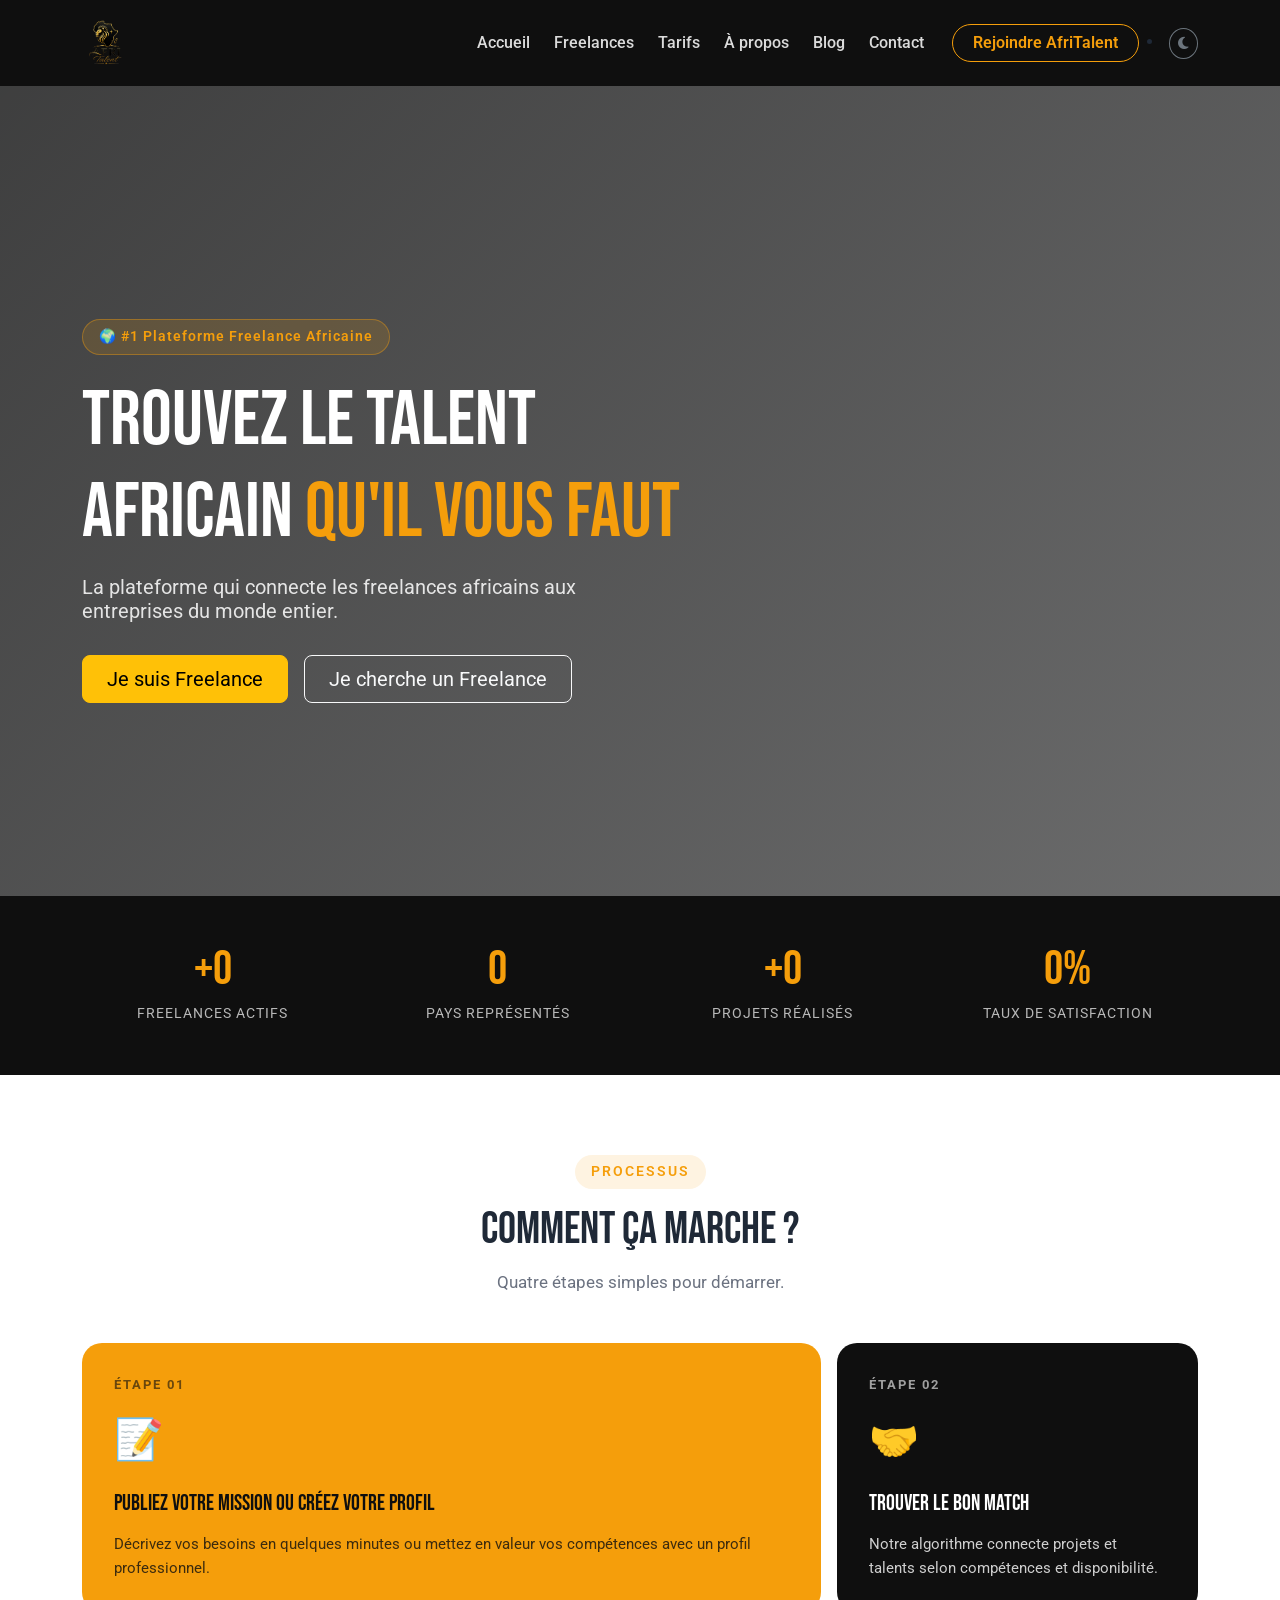
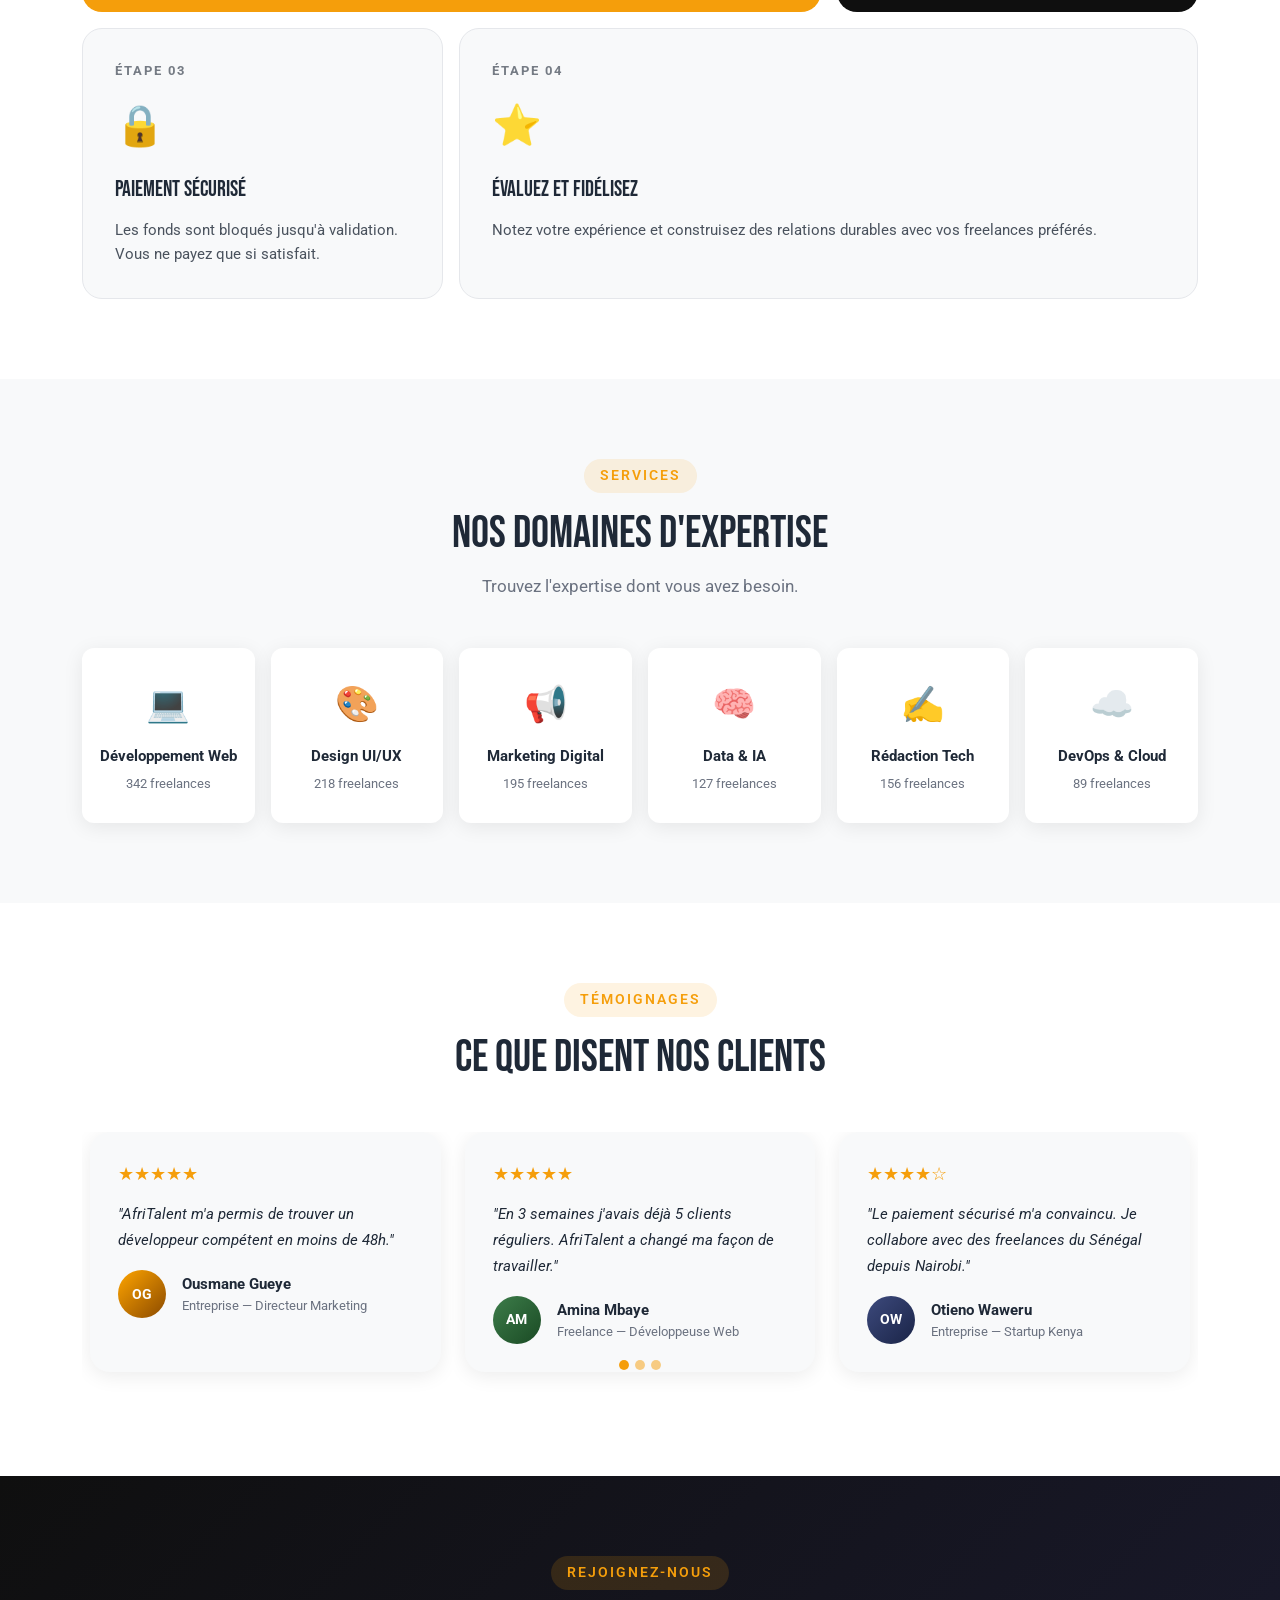
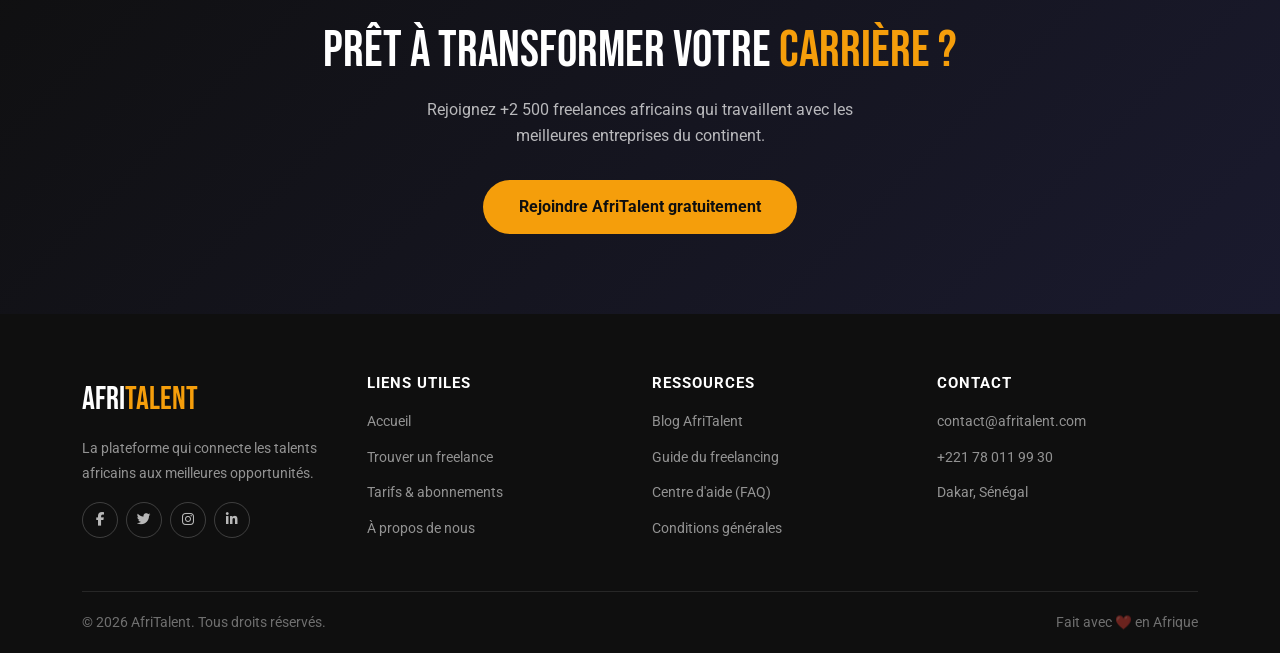
==== commit a1ebfe78: "JS : dark mode avec localStorage, navbar dynamique au scroll" ====
--- a/index.html
+++ b/index.html
@@ -46,6 +46,11 @@
                             <a href="#" class="btn btn-outline-warning">Rejoindre AfriTalent</a>
                         </li>
                     </ul>
+                    <li class="nav-item ms-2">
+    <button id="darkModeToggle" class="btn btn-sm btn-outline-secondary rounded-circle" aria-label="Activer le mode sombre">
+        <i class="fas fa-moon"></i>
+    </button>
+</li>
                 </div>
             </div>
         </nav>
@@ -428,6 +433,10 @@
 
     <!-- Votre script JavaScript -->
     <script src="js/main.js"></script>
+    
+    <button id="backToTop" aria-label="Retour en haut">
+    <i class="fas fa-arrow-up"></i>
+</button>
 
 </body>
 </html>
--- a/css/style.css
+++ b/css/style.css
@@ -1273,14 +1273,24 @@
    15. RESPONSIVE DESIGN — MEDIA QUERIES
 ========================================================= */
 
-/* Tablette (≤ 768px) */
+/* ── Tablette (≤ 768px) ── */
 @media (max-width: 768px) {
 
+    /* --- Typographie --- */
     .section-title {
         font-size: 2rem;
     }
 
-    /* Bento Grid : 2 colonnes sur tablette */
+    /* --- Hero --- */
+    #hero h1 {
+        font-size: 2.5rem;
+    }
+
+    #hero h2 {
+        font-size: 1rem;
+    }
+
+    /* --- Bento Grid : 2 colonnes sur tablette --- */
     .bento-grid {
         grid-template-columns: repeat(2, 1fr);
     }
@@ -1289,32 +1299,63 @@
         grid-column: span 2;
     }
 
-    #hero h1 {
-        font-size: 2.5rem;
-    }
-
-    #hero h2 {
-        font-size: 1rem;
-    }
-
+    /* --- Statistiques --- */
     .stat-number {
         font-size: 2.2rem;
     }
-}
-
-/* Mobile (≤ 575px) */
+
+    /* --- Page tarifs : annuler le scale de la carte Pro --- */
+    .pricing-card.featured {
+        transform: scale(1);
+        margin-top: 16px;
+    }
+
+    .pricing-card.featured:hover {
+        transform: translateY(-6px);
+    }
+
+    /* --- Page about : image histoire --- */
+    .about-img {
+        height: 260px;
+        margin-top: 24px;
+    }
+
+    /* --- Contact : réduire padding de la boîte formulaire --- */
+    .contact-form-box {
+        padding: 28px 20px;
+    }
+}
+
+/* ── Mobile (≤ 575px) ── */
 @media (max-width: 575px) {
 
+    /* --- Variables : réduire les espacements de section --- */
+    :root {
+        --spacing-section: 50px;
+    }
+
+    /* --- Hero --- */
     #hero {
         min-height: 100vh;
         padding: 100px 0 40px;
+        text-align: center;
     }
 
     #hero h1 {
         font-size: 2rem;
     }
 
-    /* Bento Grid : 1 colonne sur mobile */
+    #hero h2 {
+        margin: 0 auto 24px;
+    }
+
+    /* Centrer les boutons CTA du hero */
+    #hero .d-flex {
+        justify-content: center;
+        flex-wrap: wrap;
+    }
+
+    /* --- Bento Grid : 1 colonne sur mobile --- */
     .bento-grid {
         grid-template-columns: 1fr;
     }
@@ -1323,12 +1364,75 @@
         grid-column: span 1;
     }
 
+    /* --- Statistiques --- */
+    .stat-number {
+        font-size: 1.8rem;
+    }
+
+    /* --- Filtres freelances : wrap sur plusieurs lignes --- */
+    #filtres .d-flex {
+        flex-wrap: wrap;
+        gap: 8px !important;
+    }
+
+    .btn-filter {
+        font-size: 0.82rem;
+        padding: 6px 14px;
+    }
+
+    /* --- Page tarifs --- */
+    .pricing-card.featured {
+        transform: scale(1);
+        margin-bottom: 16px;
+    }
+
+    .pricing-card.featured:hover {
+        transform: translateY(-6px);
+    }
+
+    /* --- Page about : image histoire --- */
+    .about-img {
+        height: 220px;
+        margin-top: 20px;
+    }
+
+    /* --- Stat big (about — chiffres clés) --- */
+    .stat-big {
+        font-size: 2.2rem;
+    }
+
+    /* --- Contact : padding réduit --- */
+    .contact-form-box {
+        padding: 20px 16px;
+    }
+
+    /* contact info + map empilés, moins d'espace */
+    .contact-info-box {
+        padding: 24px 20px;
+    }
+
+    .contact-map {
+        height: 180px;
+    }
+
+    /* --- Footer --- */
     .footer-bottom {
         flex-direction: column;
         text-align: center;
     }
 
-    .stat-number {
-        font-size: 1.8rem;
-    }
-}
+    /* Centrer les icônes réseaux sociaux du footer */
+    .footer-brand,
+    .footer-desc {
+        text-align: center;
+    }
+
+    footer .d-flex.gap-2 {
+        justify-content: center;
+    }
+
+    /* --- Navbar : logo légèrement plus petit --- */
+    .navbar-brand img {
+        height: 38px;
+    }
+}
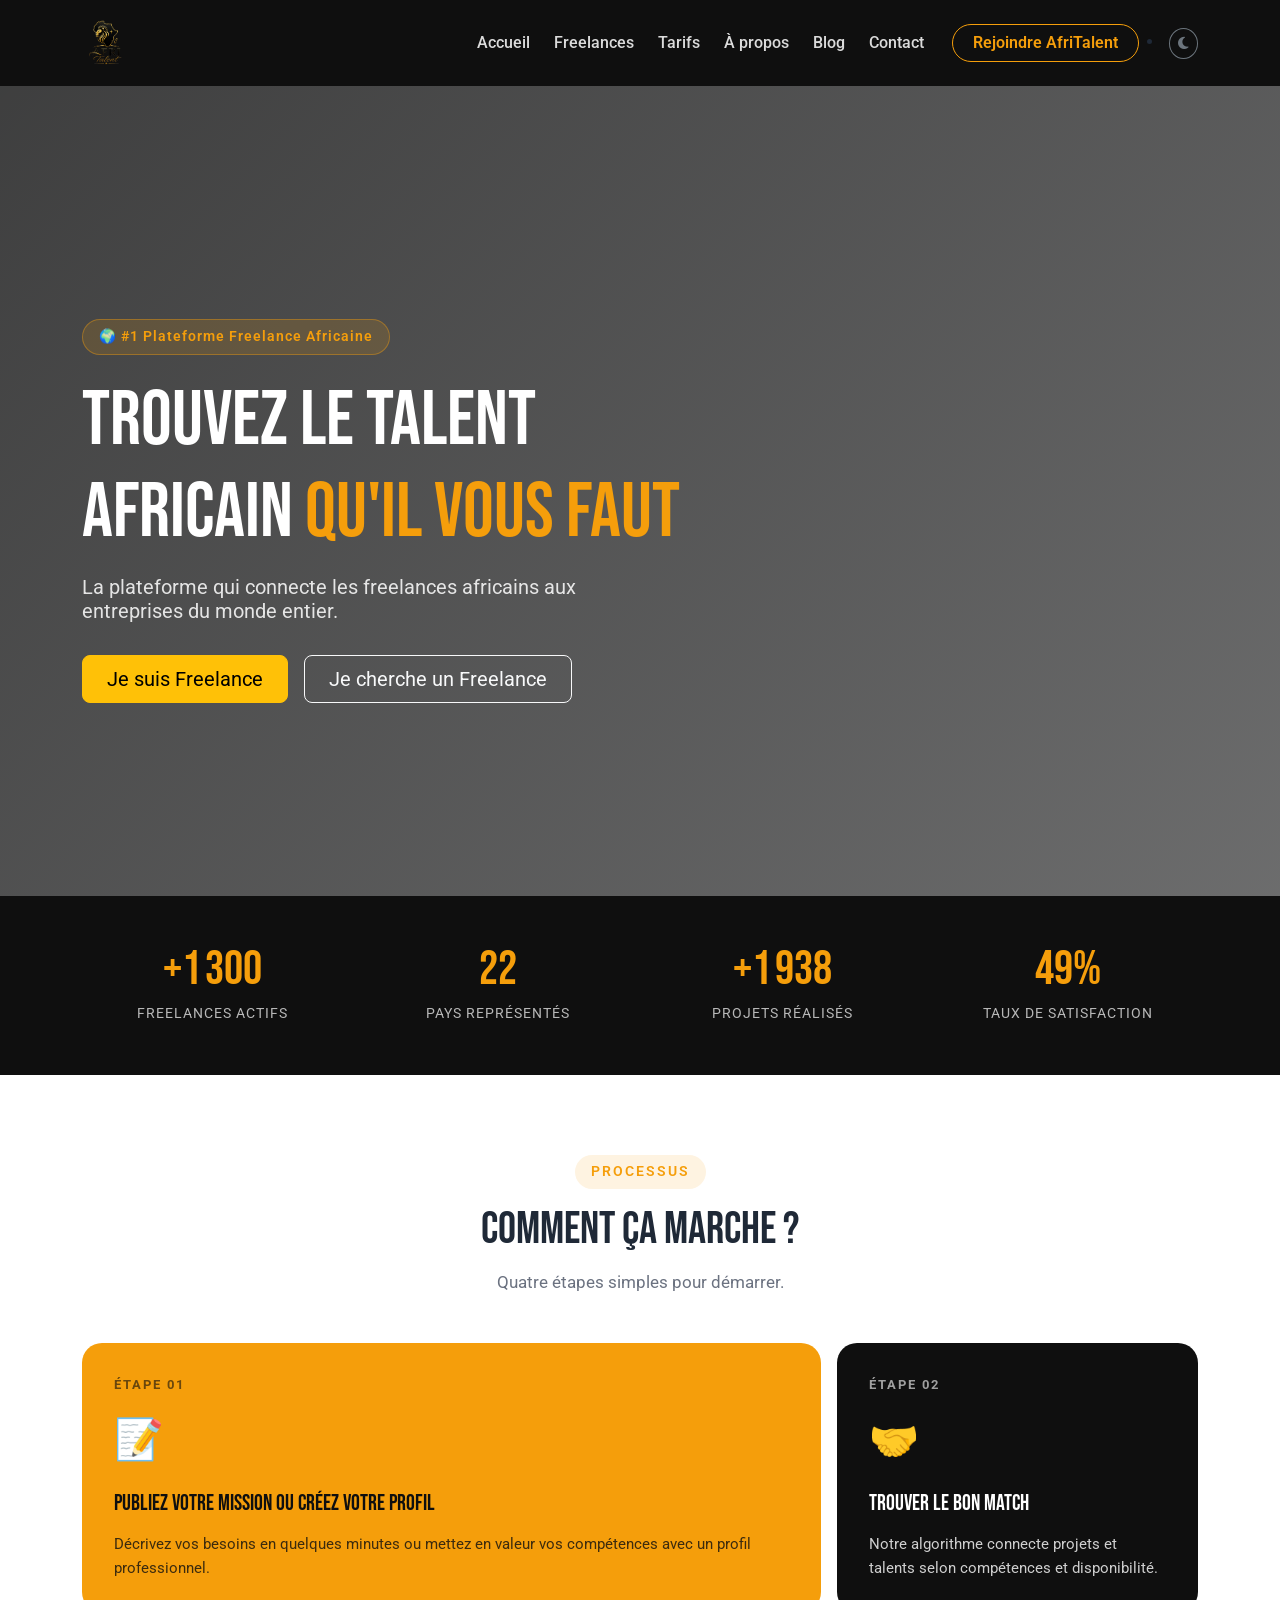
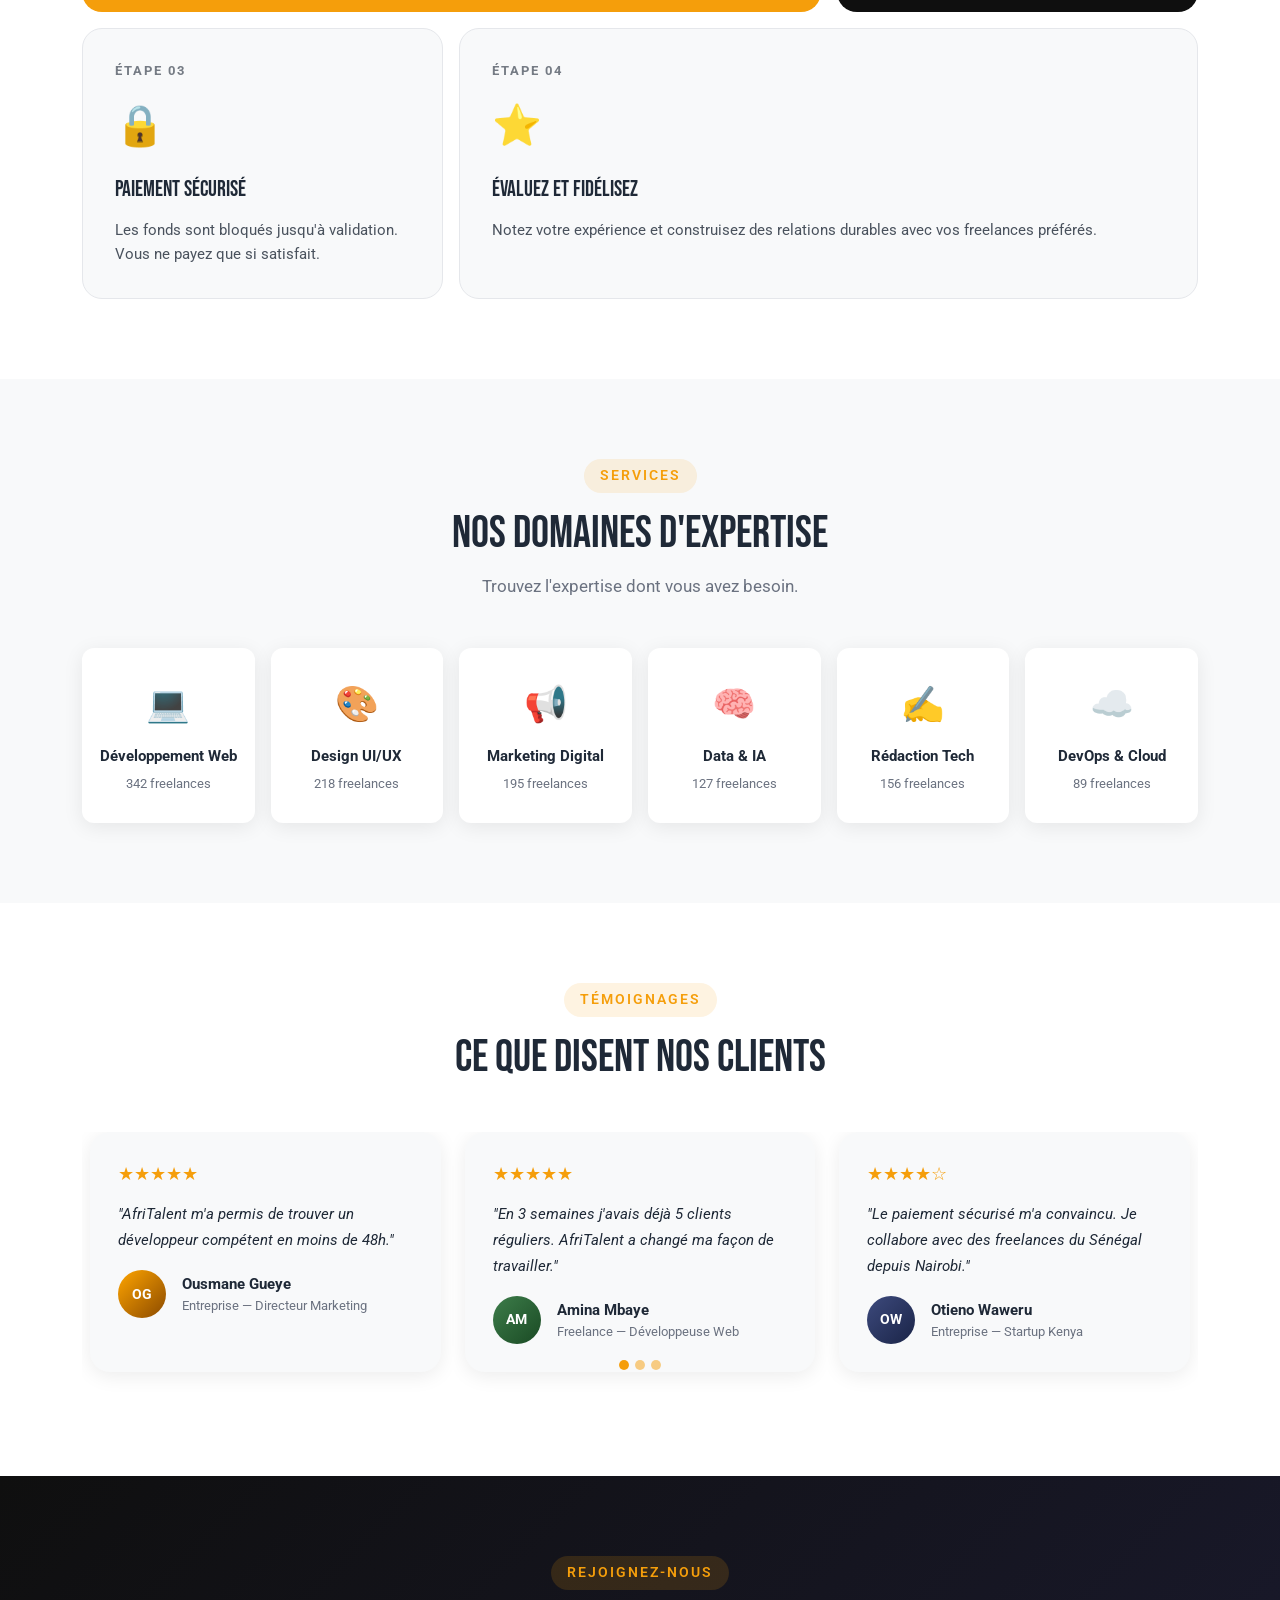
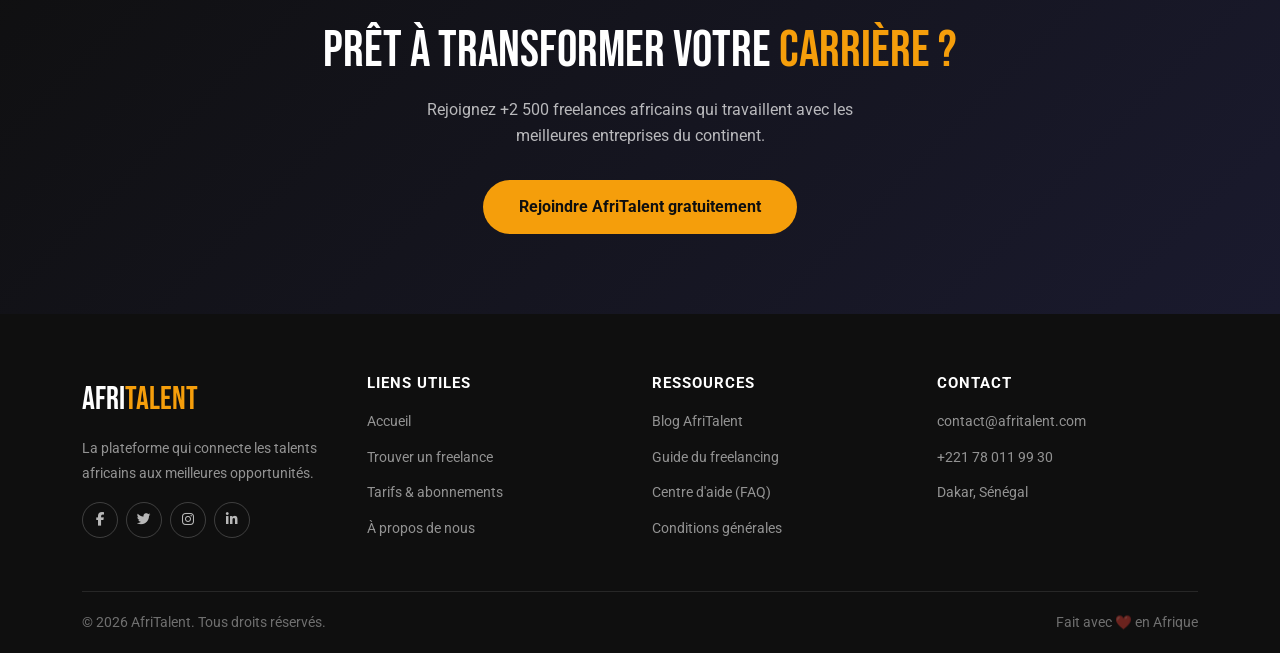
==== commit 14aaaaa0: "JS : compteurs animés au scroll et animations fade-in des sections" ====
--- a/index.html
+++ b/index.html
@@ -77,7 +77,7 @@
         </section>
 
         <!-- === STATISTIQUES === -->
-        <section id="statistiques">
+        <section id="statistiques" class="fade-in">
             <div class="container">
                 <div class="row text-center g-4">
                     <div class="col-6 col-md-3">
@@ -101,7 +101,7 @@
         </section>
 
         <!-- === COMMENT ÇA MARCHE === -->
-        <section id="how">
+        <section id="how" class="fade-in">
             <div class="container">
                 <div class="text-center mb-5">
                     <span class="section-label">Processus</span>
@@ -143,7 +143,7 @@
         </section>
 
         <!-- === CATEGORIES === -->
-        <section id="services">
+        <section id="services" class="fade-in">
             <div class="container">
                 <div class="text-center mb-5">
                     <span class="section-label">Services</span>
@@ -198,7 +198,7 @@
         </section>
 
         <!-- === TEMOIGNAGES === -->
-        <section id="temoignages">
+        <section id="temoignages" class="fade-in">
             <div class="container">
                 <div class="text-center mb-5">
                     <span class="section-label">Témoignages</span>
@@ -365,7 +365,7 @@
         </section>
 
         <!-- === CTA === -->
-        <section id="cta">
+        <section id="cta" class="fade-in">
             <div class="container">
                 <span class="section-label">Rejoignez-nous</span>
                 <h2>Prêt à transformer votre <span>carrière ?</span></h2>
@@ -433,7 +433,7 @@
 
     <!-- Votre script JavaScript -->
     <script src="js/main.js"></script>
-    
+
     <button id="backToTop" aria-label="Retour en haut">
     <i class="fas fa-arrow-up"></i>
 </button>
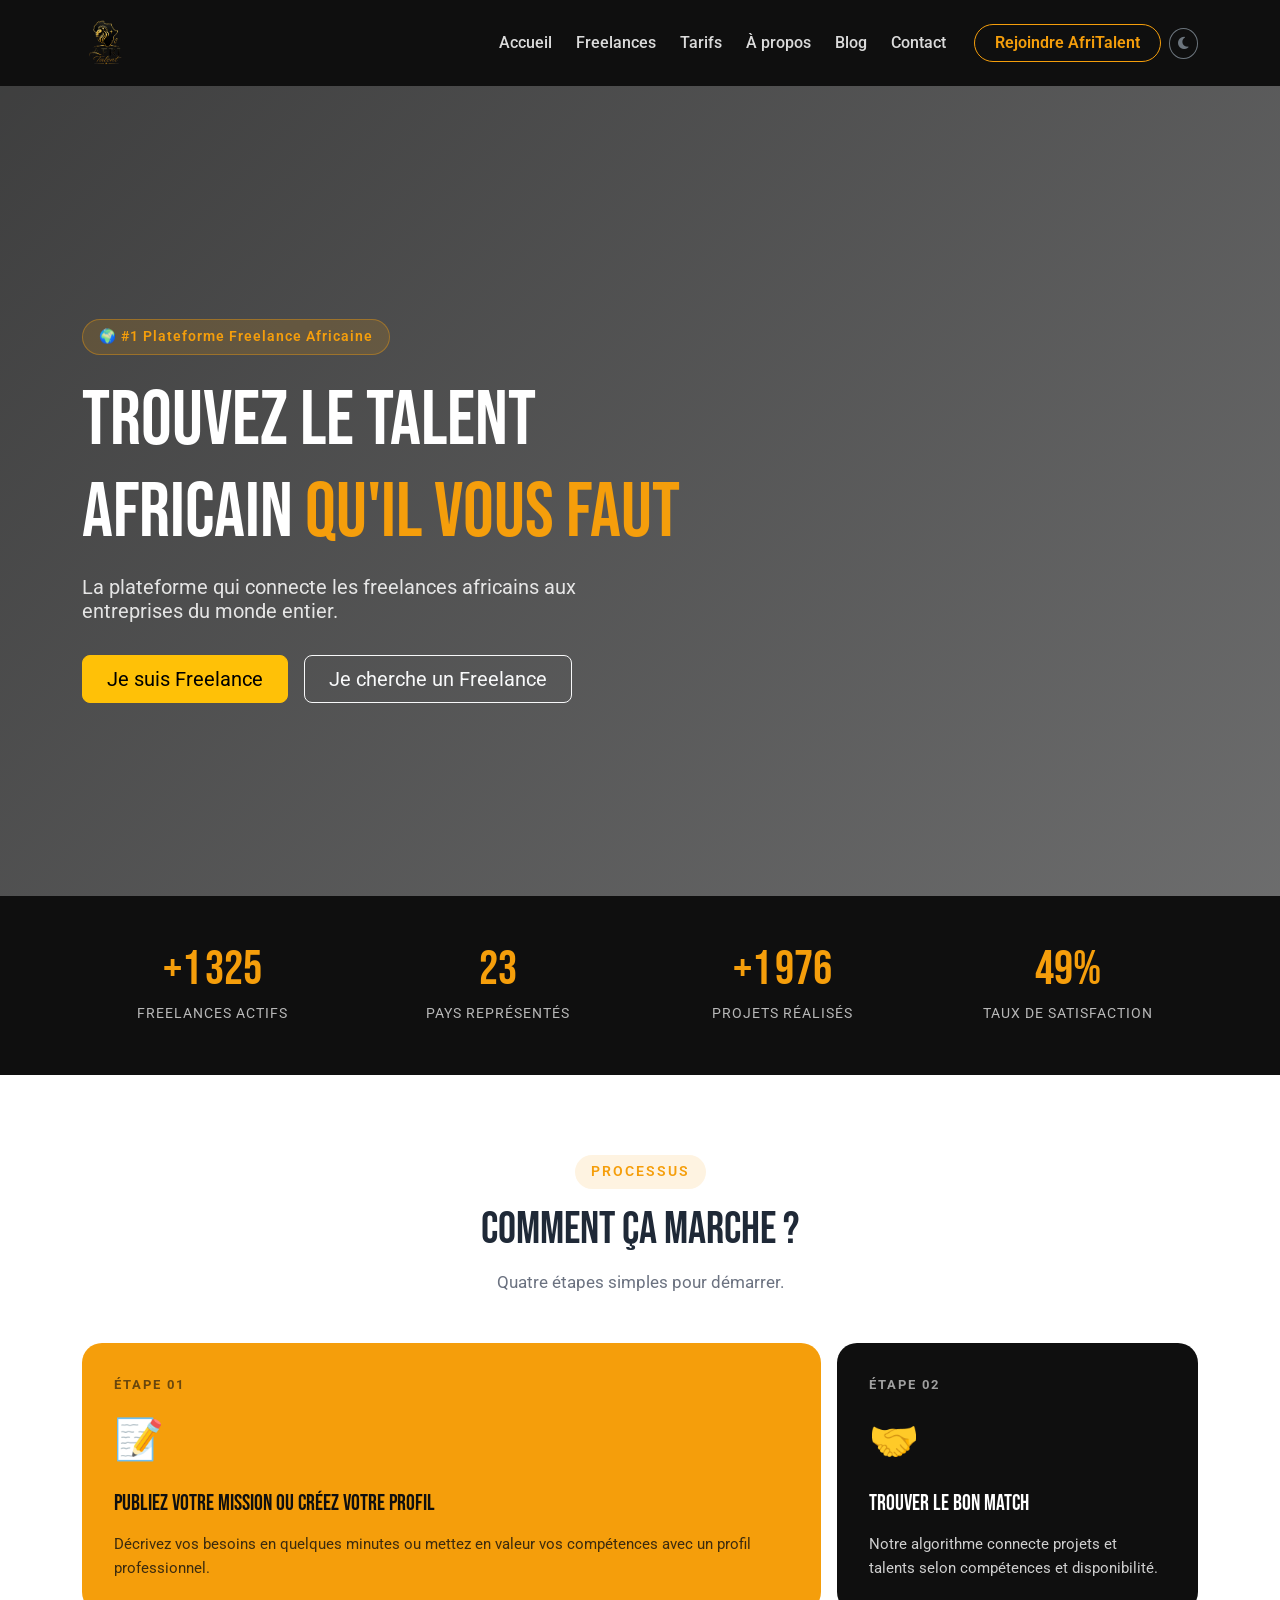
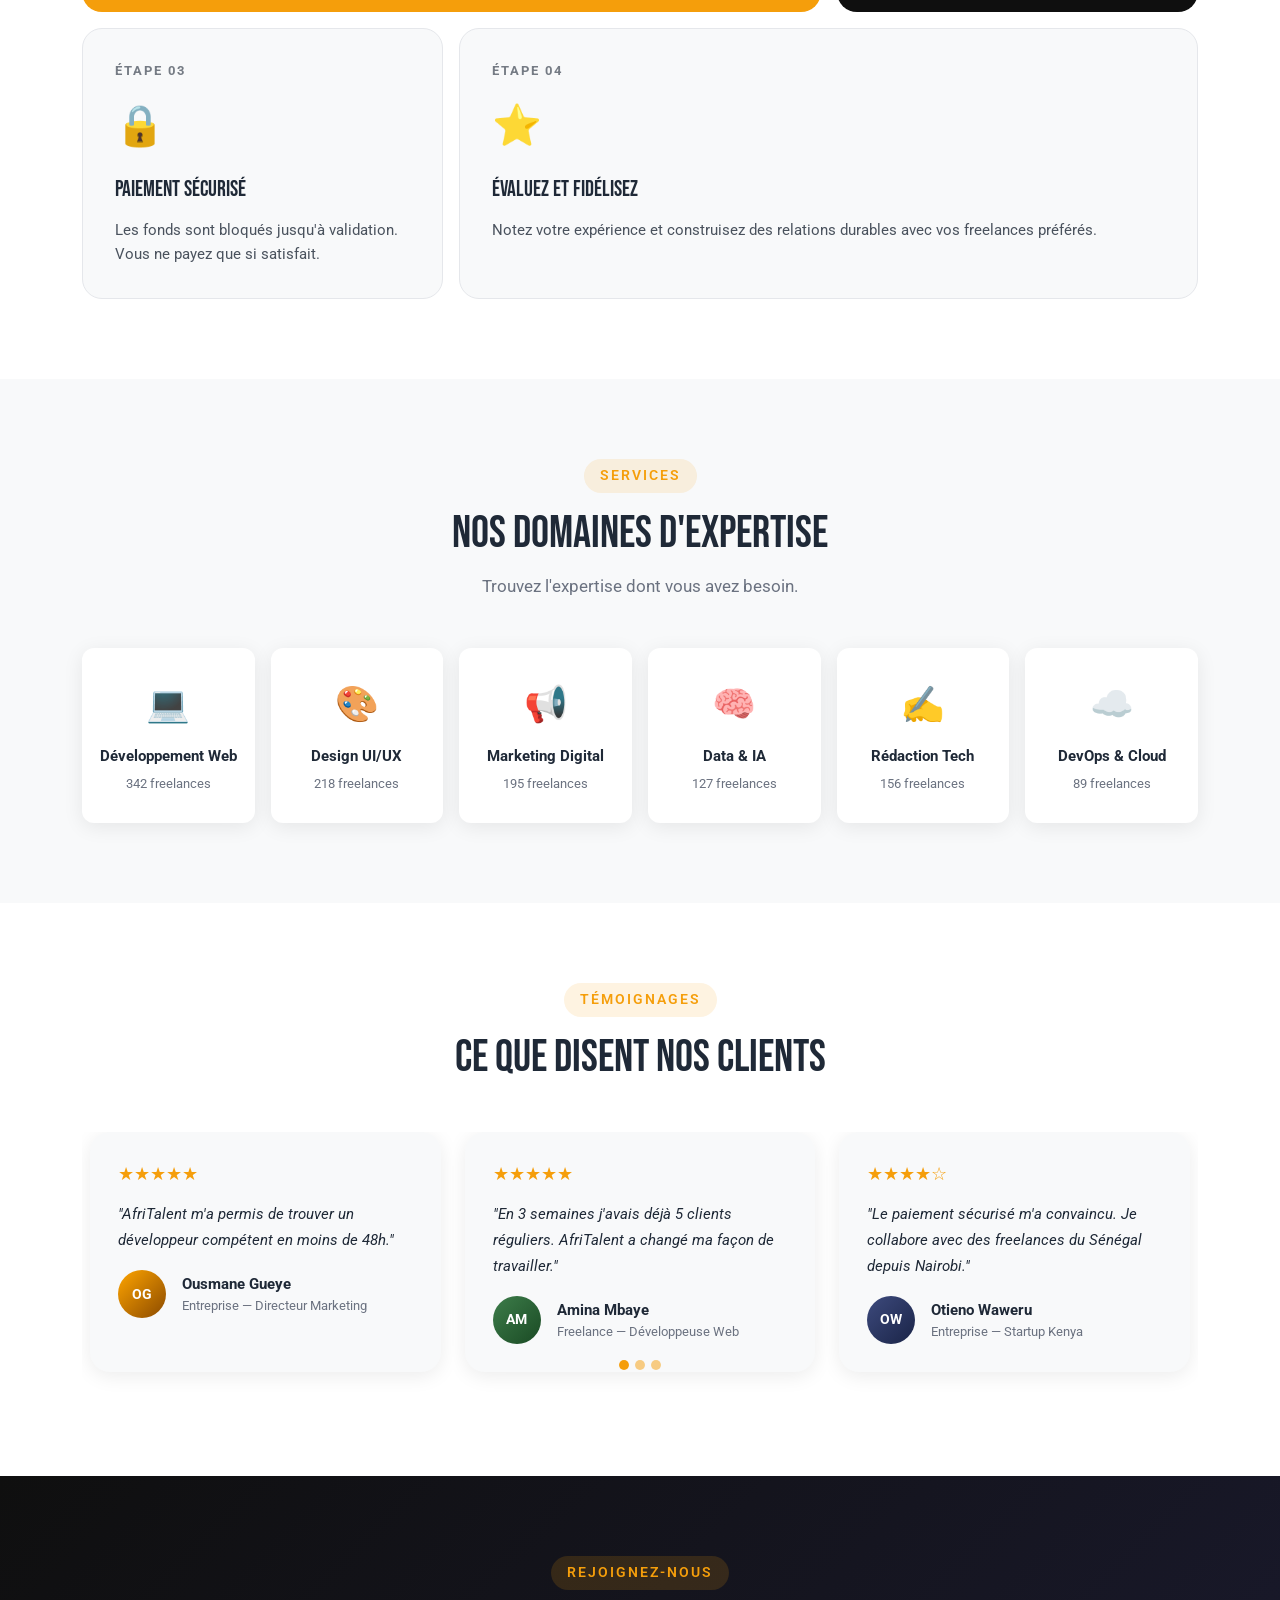
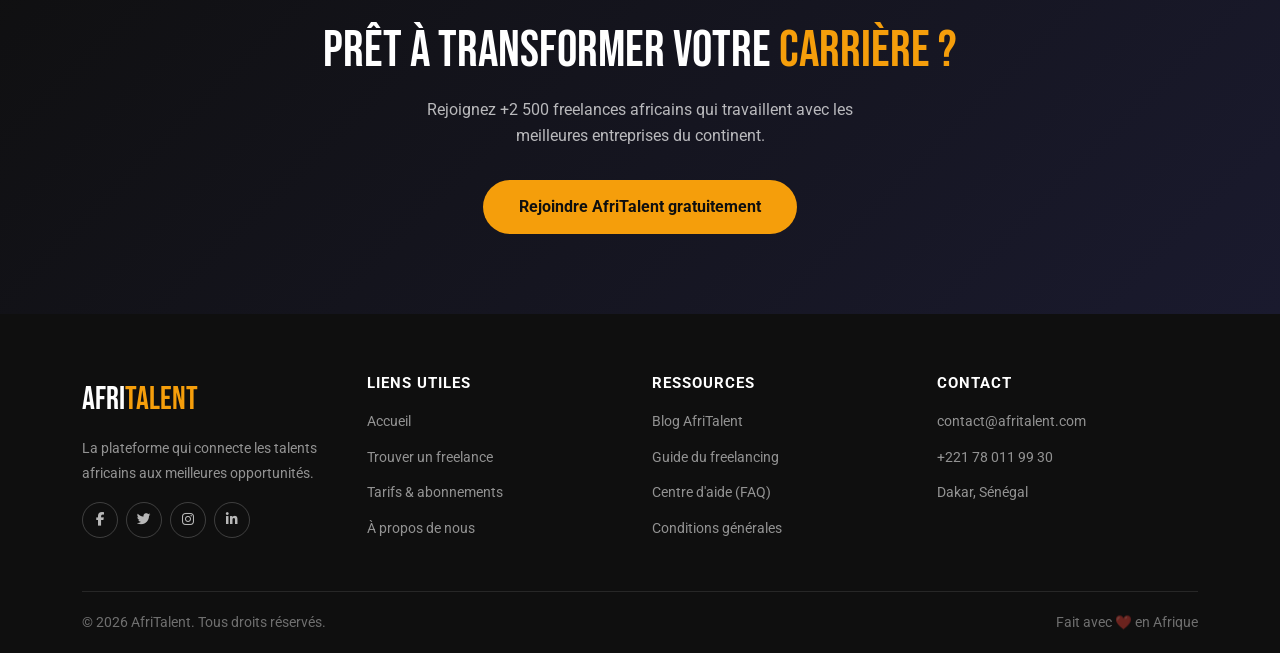
==== commit bc660b03: "Finalisation : corrections responsive, optimisation du code et commentaires" ====
--- a/index.html
+++ b/index.html
@@ -4,7 +4,6 @@
 <head>
     <meta charset="UTF-8">
     <meta name="viewport" content="width=device-width, initial-scale=1.0">
-    <!-- CORRECTION : "Acceuil" → "Accueil" -->
     <title>AfriTalent - Accueil</title>
 
     <!-- Bootstrap 5 via CDN : feuille de style -->
@@ -20,7 +19,6 @@
     <link rel="stylesheet" href="css/style.css">
 </head>
 
-
 <body>
 
     <!-- === NAVBAR === -->
@@ -28,7 +26,7 @@
         <nav class="navbar navbar-expand-lg navbar-dark bg-dark sticky-top" id="mainNAV">
             <div class="container">
                 <a class="navbar-brand" href="index.html">
-                    <img src="images/IYVH6890-removebg-preview.png" alt="Logo AfriTalent" width="200" height="auto">
+                    <img src="images/IYVH6890-removebg-preview.png" alt="Logo AfriTalent" width="200">
                 </a>
                 <button class="navbar-toggler" type="button" data-bs-toggle="collapse" data-bs-target="#navMenu"
                     aria-controls="navMenu" aria-expanded="false" aria-label="Toggle navigation">
@@ -45,12 +43,12 @@
                         <li class="nav-item ms-3">
                             <a href="#" class="btn btn-outline-warning">Rejoindre AfriTalent</a>
                         </li>
+                        <li class="nav-item ms-2">
+                            <button id="darkModeToggle" class="btn btn-sm btn-outline-secondary rounded-circle" aria-label="Activer le mode sombre">
+                                <i class="fas fa-moon"></i>
+                            </button>
+                        </li>
                     </ul>
-                    <li class="nav-item ms-2">
-    <button id="darkModeToggle" class="btn btn-sm btn-outline-secondary rounded-circle" aria-label="Activer le mode sombre">
-        <i class="fas fa-moon"></i>
-    </button>
-</li>
                 </div>
             </div>
         </nav>
@@ -60,7 +58,6 @@
 
         <!-- === HERO === -->
         <section id="hero">
-            <div class="overlay"></div>
             <div class="container">
                 <div class="row align-items-center g-5">
                     <div class="col-lg-7 text-white">
@@ -105,7 +102,6 @@
             <div class="container">
                 <div class="text-center mb-5">
                     <span class="section-label">Processus</span>
-                    <!-- CORRECTION : "secttion-title" → "section-title" -->
                     <h2 class="section-title">Comment ça marche ?</h2>
                     <p class="section-sub">Quatre étapes simples pour démarrer.</p>
                 </div>
@@ -223,8 +219,7 @@
                                         <div class="testi-stars">★★★★★</div>
                                         <p class="testi-quote">"AfriTalent m'a permis de trouver un développeur compétent en moins de 48h."</p>
                                         <div class="d-flex align-items-center gap-3 mt-3">
-                                            <div class="testi-avatar"
-                                                style="background:linear-gradient(135deg,orange,#8B4A00);">OG</div>
+                                            <div class="testi-avatar" style="background:linear-gradient(135deg,orange,#8B4A00);">OG</div>
                                             <div>
                                                 <div class="testi-name">Ousmane Gueye</div>
                                                 <div class="testi-role">Entreprise — Directeur Marketing</div>
@@ -237,8 +232,7 @@
                                         <div class="testi-stars">★★★★★</div>
                                         <p class="testi-quote">"En 3 semaines j'avais déjà 5 clients réguliers. AfriTalent a changé ma façon de travailler."</p>
                                         <div class="d-flex align-items-center gap-3 mt-3">
-                                            <div class="testi-avatar"
-                                                style="background:linear-gradient(135deg,#3D7D4A,#1A4A24);">AM</div>
+                                            <div class="testi-avatar" style="background:linear-gradient(135deg,#3D7D4A,#1A4A24);">AM</div>
                                             <div>
                                                 <div class="testi-name">Amina Mbaye</div>
                                                 <div class="testi-role">Freelance — Développeuse Web</div>
@@ -251,8 +245,7 @@
                                         <div class="testi-stars">★★★★☆</div>
                                         <p class="testi-quote">"Le paiement sécurisé m'a convaincu. Je collabore avec des freelances du Sénégal depuis Nairobi."</p>
                                         <div class="d-flex align-items-center gap-3 mt-3">
-                                            <div class="testi-avatar"
-                                                style="background:linear-gradient(135deg,#3D4A7D,#1A2447);">OW</div>
+                                            <div class="testi-avatar" style="background:linear-gradient(135deg,#3D4A7D,#1A2447);">OW</div>
                                             <div>
                                                 <div class="testi-name">Otieno Waweru</div>
                                                 <div class="testi-role">Entreprise — Startup Kenya</div>
@@ -271,8 +264,7 @@
                                         <div class="testi-stars">★★★★★</div>
                                         <p class="testi-quote">"Mes revenus ont triplé en 6 mois. J'ai pu quitter mon emploi salarié grâce à AfriTalent."</p>
                                         <div class="d-flex align-items-center gap-3 mt-3">
-                                            <div class="testi-avatar"
-                                                style="background:linear-gradient(135deg,#D44343,#8B1A1A);">FD</div>
+                                            <div class="testi-avatar" style="background:linear-gradient(135deg,#D44343,#8B1A1A);">FD</div>
                                             <div>
                                                 <div class="testi-name">Fatou Diallo</div>
                                                 <div class="testi-role">Freelance — Data Analyst</div>
@@ -285,8 +277,7 @@
                                         <div class="testi-stars">★★★★★</div>
                                         <p class="testi-quote">"La plateforme est intuitive, le support réactif. Nos projets sont toujours livrés dans les délais."</p>
                                         <div class="d-flex align-items-center gap-3 mt-3">
-                                            <div class="testi-avatar"
-                                                style="background:linear-gradient(135deg,#43B8D4,#1A6B8B);">MC</div>
+                                            <div class="testi-avatar" style="background:linear-gradient(135deg,#43B8D4,#1A6B8B);">MC</div>
                                             <div>
                                                 <div class="testi-name">Mohamed Camara</div>
                                                 <div class="testi-role">Entreprise — Mali Invest</div>
@@ -299,8 +290,7 @@
                                         <div class="testi-stars">★★★★★</div>
                                         <p class="testi-quote">"AfriTalent est la preuve que l'Afrique déborde de talents. Fier d'y contribuer chaque jour."</p>
                                         <div class="d-flex align-items-center gap-3 mt-3">
-                                            <div class="testi-avatar"
-                                                style="background:linear-gradient(135deg,#A843D4,#5A1A8B);">ZA</div>
+                                            <div class="testi-avatar" style="background:linear-gradient(135deg,#A843D4,#5A1A8B);">ZA</div>
                                             <div>
                                                 <div class="testi-name">Zanele Afolabi</div>
                                                 <div class="testi-role">Freelance — UX Designer</div>
@@ -319,8 +309,7 @@
                                         <div class="testi-stars">★★★★★</div>
                                         <p class="testi-quote">"Nous avons trouvé un expert DevOps en 24h pour un projet critique. Qualité au rendez-vous."</p>
                                         <div class="d-flex align-items-center gap-3 mt-3">
-                                            <div class="testi-avatar"
-                                                style="background:linear-gradient(135deg,#D48743,#8B4A1A);">IA</div>
+                                            <div class="testi-avatar" style="background:linear-gradient(135deg,#D48743,#8B4A1A);">IA</div>
                                             <div>
                                                 <div class="testi-name">Ibrahima Amadou</div>
                                                 <div class="testi-role">Entreprise — CTO FinTechCI</div>
@@ -333,8 +322,7 @@
                                         <div class="testi-stars">★★★★☆</div>
                                         <p class="testi-quote">"Excellente expérience. Les profils sont bien vérifiés. Très bonne initiative panafricaine."</p>
                                         <div class="d-flex align-items-center gap-3 mt-3">
-                                            <div class="testi-avatar"
-                                                style="background:linear-gradient(135deg,#43D4A8,#1A8B62);">EN</div>
+                                            <div class="testi-avatar" style="background:linear-gradient(135deg,#43D4A8,#1A8B62);">EN</div>
                                             <div>
                                                 <div class="testi-name">Eunice Nakato</div>
                                                 <div class="testi-role">Freelance — Rédactrice Tech</div>
@@ -347,8 +335,7 @@
                                         <div class="testi-stars">★★★★★</div>
                                         <p class="testi-quote">"J'ai rejoint AfriTalent il y a 1 an. Aujourd'hui j'ai une équipe virtuelle et des projets passionnants."</p>
                                         <div class="d-flex align-items-center gap-3 mt-3">
-                                            <div class="testi-avatar"
-                                                style="background:linear-gradient(135deg,#D4C443,#8B7A1A);">DB</div>
+                                            <div class="testi-avatar" style="background:linear-gradient(135deg,#D4C443,#8B7A1A);">DB</div>
                                             <div>
                                                 <div class="testi-name">Diallo Boubacar</div>
                                                 <div class="testi-role">Freelance — Growth Hacker</div>
@@ -397,7 +384,7 @@
                     <ul class="footer-links">
                         <li><a href="index.html">Accueil</a></li>
                         <li><a href="freelances.html">Trouver un freelance</a></li>
-                        <li><a href="tarifs.html">Tarifs & abonnements</a></li>
+                        <li><a href="tarifs.html">Tarifs &amp; abonnements</a></li>
                         <li><a href="about.html">À propos de nous</a></li>
                     </ul>
                 </div>
@@ -427,16 +414,15 @@
             </div>
         </div>
     </footer>
+    <button id="backToTop" aria-label="Retour en haut">
+        <i class="fas fa-arrow-up"></i>
+    </button>
 
     <!-- Bootstrap 5 via CDN : script JavaScript -->
     <script src="https://cdn.jsdelivr.net/npm/bootstrap@5.3.0/dist/js/bootstrap.bundle.min.js"></script>
 
-    <!-- Votre script JavaScript -->
+    <!-- Script JavaScript personnel -->
     <script src="js/main.js"></script>
-
-    <button id="backToTop" aria-label="Retour en haut">
-    <i class="fas fa-arrow-up"></i>
-</button>
 
 </body>
 </html>
